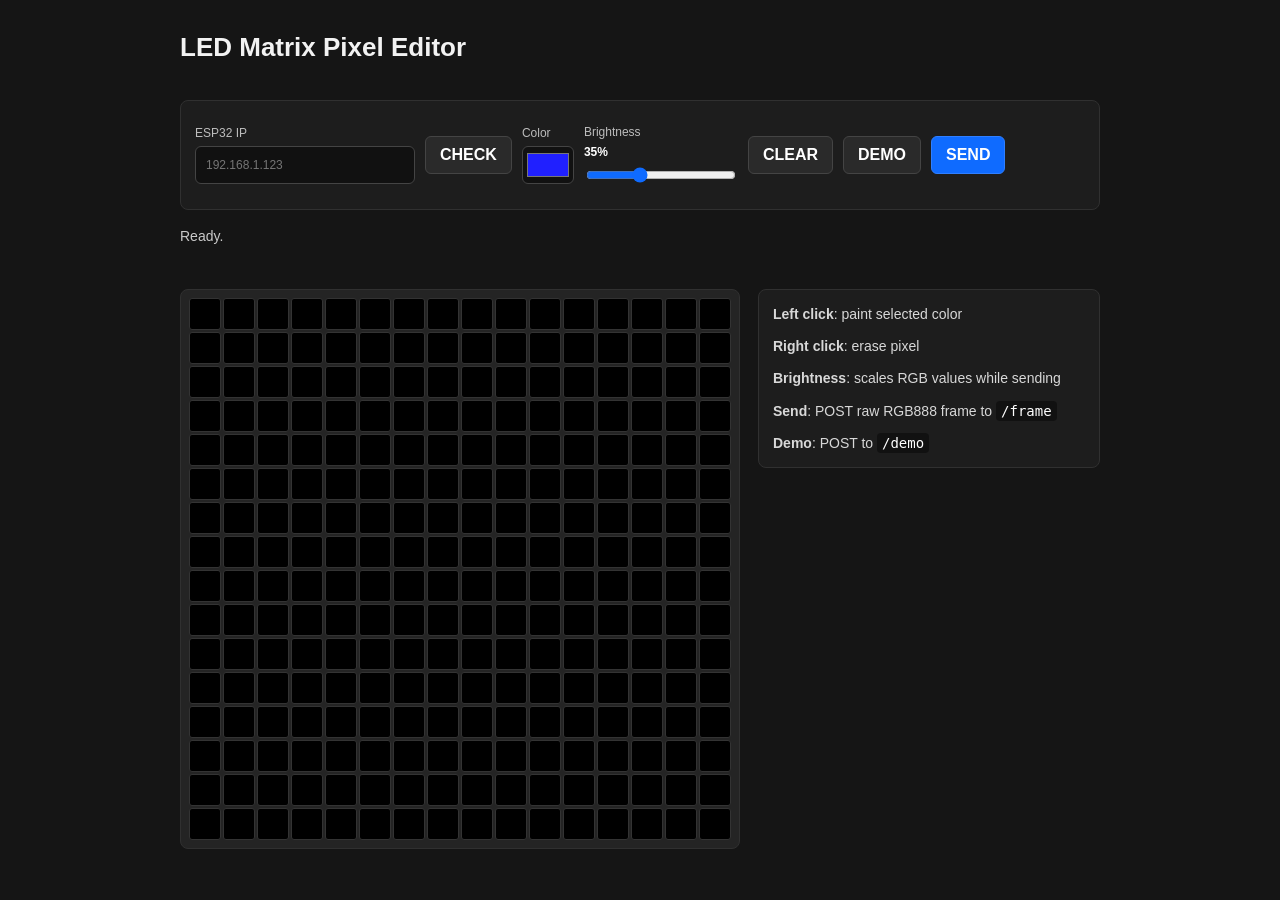
==== tools/pixel-editor.html @ 4bd39749 "handling frame and demo requests and added simple app to draw" ====
<!doctype html>
<html lang="en">
<head>
  <meta charset="utf-8">
  <meta name="viewport" content="width=device-width, initial-scale=1">
  <title>LED Matrix Pixel Editor</title>
  <style>
    :root {
      color-scheme: dark;
      font-family: Inter, Segoe UI, Arial, sans-serif;
      background: #151515;
      color: #f2f2f2;
    }

    * {
      box-sizing: border-box;
    }

    body {
      margin: 0;
      min-height: 100vh;
      display: flex;
      justify-content: center;
      padding: 32px 16px;
      background: #151515;
    }

    main {
      width: min(920px, 100%);
      display: grid;
      gap: 18px;
    }

    h1 {
      margin: 0;
      font-size: 26px;
      font-weight: 700;
      letter-spacing: 0;
    }

    .toolbar {
      display: flex;
      flex-wrap: wrap;
      gap: 10px;
      align-items: center;
      padding: 14px;
      border: 1px solid #303030;
      background: #1d1d1d;
      border-radius: 8px;
    }

    label {
      display: grid;
      gap: 6px;
      font-size: 12px;
      color: #bdbdbd;
    }

    input[type="text"] {
      width: 220px;
      height: 38px;
      padding: 0 10px;
      border: 1px solid #444;
      border-radius: 6px;
      background: #111;
      color: #fff;
      font: inherit;
    }

    input[type="color"] {
      width: 52px;
      height: 38px;
      padding: 2px;
      border: 1px solid #444;
      border-radius: 6px;
      background: #111;
      cursor: pointer;
    }

    input[type="range"] {
      width: 150px;
      accent-color: #0f6bff;
    }

    .range-label {
      min-width: 150px;
    }

    .range-value {
      color: #ffffff;
      font-weight: 700;
    }

    button {
      height: 38px;
      padding: 0 14px;
      border: 1px solid #444;
      border-radius: 6px;
      background: #2a2a2a;
      color: #fff;
      font: inherit;
      font-weight: 700;
      cursor: pointer;
    }

    button:hover {
      background: #363636;
    }

    button.primary {
      background: #0f6bff;
      border-color: #2f7fff;
    }

    button.primary:hover {
      background: #287cff;
    }

    .status {
      min-height: 24px;
      color: #c9c9c9;
      font-size: 14px;
    }

    .status.ok {
      color: #7dff9c;
    }

    .status.error {
      color: #ff7d7d;
    }

    .editor {
      display: grid;
      grid-template-columns: minmax(280px, 560px) 1fr;
      gap: 18px;
      align-items: start;
    }

    .grid {
      width: min(100%, 560px);
      aspect-ratio: 1;
      display: grid;
      grid-template-columns: repeat(16, 1fr);
      grid-template-rows: repeat(16, 1fr);
      gap: 2px;
      padding: 8px;
      border: 1px solid #303030;
      border-radius: 8px;
      background: #242424;
      user-select: none;
      touch-action: none;
    }

    .cell {
      width: 100%;
      min-width: 0;
      height: auto;
      padding: 0;
      aspect-ratio: 1;
      border: 1px solid #333;
      border-radius: 3px;
      background: rgb(0, 0, 0);
      cursor: crosshair;
    }

    .side {
      display: grid;
      gap: 12px;
      padding: 14px;
      border: 1px solid #303030;
      background: #1d1d1d;
      border-radius: 8px;
      color: #d8d8d8;
      font-size: 14px;
      line-height: 1.45;
    }

    code {
      color: #ffffff;
      background: #111;
      padding: 2px 5px;
      border-radius: 4px;
    }

    @media (max-width: 760px) {
      .editor {
        grid-template-columns: 1fr;
      }

      input[type="text"] {
        width: 100%;
      }
    }
  </style>
</head>
<body>
  <main>
    <h1>LED Matrix Pixel Editor</h1>

    <section class="toolbar" aria-label="Connection and drawing controls">
      <label>
        ESP32 IP
        <input id="ipInput" type="text" placeholder="192.168.1.123">
      </label>

      <button id="checkButton" type="button">CHECK</button>

      <label>
        Color
        <input id="colorInput" type="color" value="#2020ff">
      </label>

      <label class="range-label">
        Brightness <span id="brightnessValue" class="range-value">35%</span>
        <input id="brightnessInput" type="range" min="1" max="100" value="35">
      </label>

      <button id="clearButton" type="button">CLEAR</button>
      <button id="demoButton" type="button">DEMO</button>
      <button id="sendButton" class="primary" type="button">SEND</button>
    </section>

    <div id="status" class="status">Ready.</div>

    <section class="editor">
      <div id="grid" class="grid" aria-label="16 by 16 pixel grid"></div>

      <aside class="side">
        <div><strong>Left click</strong>: paint selected color</div>
        <div><strong>Right click</strong>: erase pixel</div>
        <div><strong>Brightness</strong>: scales RGB values while sending</div>
        <div><strong>Send</strong>: POST raw RGB888 frame to <code>/frame</code></div>
        <div><strong>Demo</strong>: POST to <code>/demo</code></div>
      </aside>
    </section>
  </main>

  <script>
    const MATRIX_WIDTH = 16;
    const MATRIX_HEIGHT = 16;
    const FRAME_BYTES = MATRIX_WIDTH * MATRIX_HEIGHT * 3;

    const ipInput = document.getElementById("ipInput");
    const checkButton = document.getElementById("checkButton");
    const colorInput = document.getElementById("colorInput");
    const brightnessInput = document.getElementById("brightnessInput");
    const brightnessValue = document.getElementById("brightnessValue");
    const clearButton = document.getElementById("clearButton");
    const demoButton = document.getElementById("demoButton");
    const sendButton = document.getElementById("sendButton");
    const statusEl = document.getElementById("status");
    const gridEl = document.getElementById("grid");

    const pixels = Array.from({ length: MATRIX_WIDTH * MATRIX_HEIGHT }, () => ({ r: 0, g: 0, b: 0 }));
    let isPointerDown = false;
    let eraseMode = false;

    function setStatus(message, type = "") {
      statusEl.textContent = message;
      statusEl.className = `status ${type}`.trim();
    }

    function getBaseUrl() {
      const raw = ipInput.value.trim();
      if (!raw) {
        throw new Error("Enter ESP32 IP address first.");
      }

      if (raw.startsWith("http://") || raw.startsWith("https://")) {
        return raw.replace(/\/+$/, "");
      }

      return `http://${raw}`;
    }

    function hexToRgb(hex) {
      const value = hex.replace("#", "");
      return {
        r: parseInt(value.slice(0, 2), 16),
        g: parseInt(value.slice(2, 4), 16),
        b: parseInt(value.slice(4, 6), 16),
      };
    }

    function colorToCss(color) {
      return `rgb(${color.r}, ${color.g}, ${color.b})`;
    }

    function getBrightnessScale() {
      return Number(brightnessInput.value) / 100;
    }

    function scaleChannel(value, scale) {
      return Math.max(0, Math.min(255, Math.round(value * scale)));
    }

    function updateBrightnessValue() {
      brightnessValue.textContent = `${brightnessInput.value}%`;
    }

    function setPixel(index, color) {
      pixels[index] = { ...color };
      gridEl.children[index].style.background = colorToCss(color);
    }

    function paintCell(cell, erase) {
      const index = Number(cell.dataset.index);
      const color = erase ? { r: 0, g: 0, b: 0 } : hexToRgb(colorInput.value);
      setPixel(index, color);
    }

    function buildFrameBytes() {
      const bytes = new Uint8Array(FRAME_BYTES);
      const brightnessScale = getBrightnessScale();

      for (let i = 0; i < pixels.length; i++) {
        bytes[i * 3 + 0] = scaleChannel(pixels[i].r, brightnessScale);
        bytes[i * 3 + 1] = scaleChannel(pixels[i].g, brightnessScale);
        bytes[i * 3 + 2] = scaleChannel(pixels[i].b, brightnessScale);
      }

      return bytes;
    }

    function clearGrid() {
      for (let i = 0; i < pixels.length; i++) {
        setPixel(i, { r: 0, g: 0, b: 0 });
      }
      setStatus("Grid cleared.");
    }

    async function checkHealth() {
      try {
        const response = await fetch(`${getBaseUrl()}/health`, { method: "GET" });
        const text = await response.text();

        if (response.ok && text.trim() === "OK") {
          setStatus("ESP32 health check OK.", "ok");
        } else {
          setStatus(`Unexpected health response: ${response.status} ${text}`, "error");
        }
      } catch (error) {
        setStatus(`Health check failed: ${error.message}`, "error");
      }
    }

    async function sendFrame() {
      try {
        const response = await fetch(`${getBaseUrl()}/frame`, {
          method: "POST",
          body: buildFrameBytes(),
        });

        const text = await response.text();
        if (response.ok) {
          setStatus(`Frame sent: ${text || "OK"}`, "ok");
        } else {
          setStatus(`Frame failed: ${response.status} ${text}`, "error");
        }
      } catch (error) {
        setStatus(`Frame request failed: ${error.message}`, "error");
      }
    }

    async function enableDemo() {
      try {
        const response = await fetch(`${getBaseUrl()}/demo`, { method: "POST" });
        const text = await response.text();

        if (response.ok) {
          setStatus(`Demo enabled: ${text || "OK"}`, "ok");
        } else {
          setStatus(`Demo failed: ${response.status} ${text}`, "error");
        }
      } catch (error) {
        setStatus(`Demo request failed: ${error.message}`, "error");
      }
    }

    function createGrid() {
      for (let i = 0; i < MATRIX_WIDTH * MATRIX_HEIGHT; i++) {
        const cell = document.createElement("button");
        cell.type = "button";
        cell.className = "cell";
        cell.dataset.index = String(i);
        cell.setAttribute("aria-label", `Pixel ${i}`);

        cell.addEventListener("contextmenu", (event) => {
          event.preventDefault();
        });

        cell.addEventListener("pointerdown", (event) => {
          event.preventDefault();
          isPointerDown = true;
          eraseMode = event.button === 2;
          paintCell(cell, eraseMode);
        });

        cell.addEventListener("pointerenter", () => {
          if (isPointerDown) {
            paintCell(cell, eraseMode);
          }
        });

        cell.addEventListener("pointerup", () => {
          isPointerDown = false;
        });

        gridEl.appendChild(cell);
      }
    }

    document.addEventListener("pointerup", () => {
      isPointerDown = false;
    });

    checkButton.addEventListener("click", checkHealth);
    clearButton.addEventListener("click", clearGrid);
    sendButton.addEventListener("click", sendFrame);
    demoButton.addEventListener("click", enableDemo);
    brightnessInput.addEventListener("input", updateBrightnessValue);

    updateBrightnessValue();
    createGrid();
  </script>
</body>
</html>
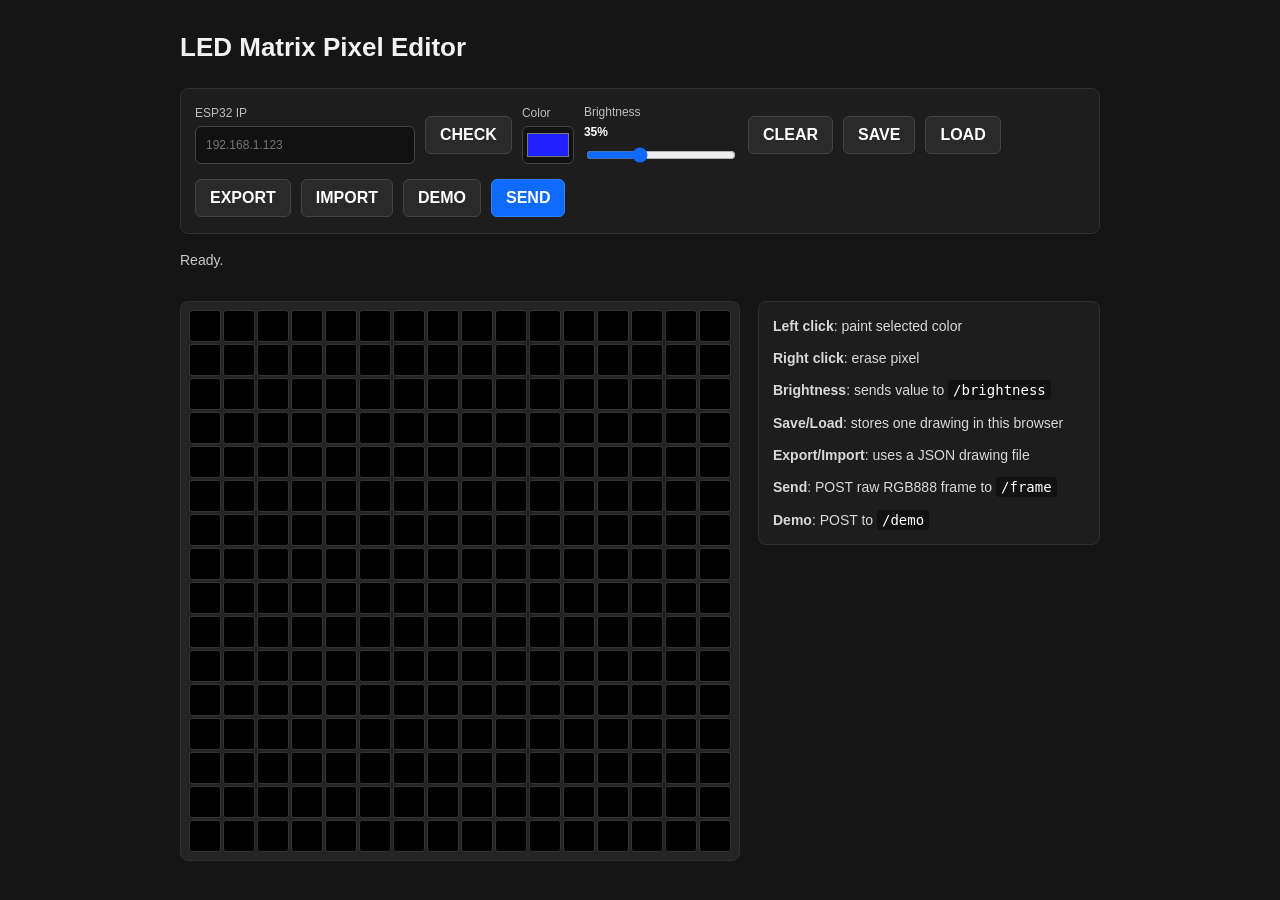
==== commit 06f839d7: "brightness handling" ====
--- a/tools/pixel-editor.html
+++ b/tools/pixel-editor.html
@@ -114,6 +114,10 @@
 
     button.primary:hover {
       background: #287cff;
+    }
+
+    .hidden {
+      display: none;
     }
 
     .status {
@@ -217,8 +221,13 @@
       </label>
 
       <button id="clearButton" type="button">CLEAR</button>
+      <button id="saveButton" type="button">SAVE</button>
+      <button id="loadButton" type="button">LOAD</button>
+      <button id="exportButton" type="button">EXPORT</button>
+      <button id="importButton" type="button">IMPORT</button>
       <button id="demoButton" type="button">DEMO</button>
       <button id="sendButton" class="primary" type="button">SEND</button>
+      <input id="importInput" class="hidden" type="file" accept="application/json,.json">
     </section>
 
     <div id="status" class="status">Ready.</div>
@@ -229,7 +238,9 @@
       <aside class="side">
         <div><strong>Left click</strong>: paint selected color</div>
         <div><strong>Right click</strong>: erase pixel</div>
-        <div><strong>Brightness</strong>: scales RGB values while sending</div>
+        <div><strong>Brightness</strong>: sends value to <code>/brightness</code></div>
+        <div><strong>Save/Load</strong>: stores one drawing in this browser</div>
+        <div><strong>Export/Import</strong>: uses a JSON drawing file</div>
         <div><strong>Send</strong>: POST raw RGB888 frame to <code>/frame</code></div>
         <div><strong>Demo</strong>: POST to <code>/demo</code></div>
       </aside>
@@ -247,11 +258,17 @@
     const brightnessInput = document.getElementById("brightnessInput");
     const brightnessValue = document.getElementById("brightnessValue");
     const clearButton = document.getElementById("clearButton");
+    const saveButton = document.getElementById("saveButton");
+    const loadButton = document.getElementById("loadButton");
+    const exportButton = document.getElementById("exportButton");
+    const importButton = document.getElementById("importButton");
+    const importInput = document.getElementById("importInput");
     const demoButton = document.getElementById("demoButton");
     const sendButton = document.getElementById("sendButton");
     const statusEl = document.getElementById("status");
     const gridEl = document.getElementById("grid");
 
+    const STORAGE_KEY = "led-matrix-pixel-editor-frame";
     const pixels = Array.from({ length: MATRIX_WIDTH * MATRIX_HEIGHT }, () => ({ r: 0, g: 0, b: 0 }));
     let isPointerDown = false;
     let eraseMode = false;
@@ -287,14 +304,6 @@
       return `rgb(${color.r}, ${color.g}, ${color.b})`;
     }
 
-    function getBrightnessScale() {
-      return Number(brightnessInput.value) / 100;
-    }
-
-    function scaleChannel(value, scale) {
-      return Math.max(0, Math.min(255, Math.round(value * scale)));
-    }
-
     function updateBrightnessValue() {
       brightnessValue.textContent = `${brightnessInput.value}%`;
     }
@@ -302,6 +311,12 @@
     function setPixel(index, color) {
       pixels[index] = { ...color };
       gridEl.children[index].style.background = colorToCss(color);
+    }
+
+    function applyPixels(nextPixels) {
+      for (let i = 0; i < pixels.length; i++) {
+        setPixel(i, nextPixels[i]);
+      }
     }
 
     function paintCell(cell, erase) {
@@ -312,15 +327,63 @@
 
     function buildFrameBytes() {
       const bytes = new Uint8Array(FRAME_BYTES);
-      const brightnessScale = getBrightnessScale();
 
       for (let i = 0; i < pixels.length; i++) {
-        bytes[i * 3 + 0] = scaleChannel(pixels[i].r, brightnessScale);
-        bytes[i * 3 + 1] = scaleChannel(pixels[i].g, brightnessScale);
-        bytes[i * 3 + 2] = scaleChannel(pixels[i].b, brightnessScale);
+        bytes[i * 3 + 0] = pixels[i].r;
+        bytes[i * 3 + 1] = pixels[i].g;
+        bytes[i * 3 + 2] = pixels[i].b;
       }
 
       return bytes;
+    }
+
+    function createDrawingSnapshot() {
+      return {
+        version: 1,
+        width: MATRIX_WIDTH,
+        height: MATRIX_HEIGHT,
+        brightness: Number(brightnessInput.value),
+        pixels: pixels.map((pixel) => [pixel.r, pixel.g, pixel.b]),
+      };
+    }
+
+    function parseDrawingSnapshot(value) {
+      const snapshot = typeof value === "string" ? JSON.parse(value) : value;
+
+      if (!snapshot || snapshot.width !== MATRIX_WIDTH || snapshot.height !== MATRIX_HEIGHT) {
+        throw new Error(`Expected ${MATRIX_WIDTH}x${MATRIX_HEIGHT} drawing.`);
+      }
+
+      if (!Array.isArray(snapshot.pixels) || snapshot.pixels.length !== pixels.length) {
+        throw new Error(`Expected ${pixels.length} pixels.`);
+      }
+
+      const nextPixels = snapshot.pixels.map((pixel) => {
+        if (!Array.isArray(pixel) || pixel.length !== 3) {
+          throw new Error("Invalid pixel data.");
+        }
+
+        const [r, g, b] = pixel.map((channel) => Number(channel));
+        if (![r, g, b].every((channel) => Number.isInteger(channel) && channel >= 0 && channel <= 255)) {
+          throw new Error("Pixel channel must be an integer from 0 to 255.");
+        }
+
+        return { r, g, b };
+      });
+
+      return {
+        brightness: Number.isInteger(snapshot.brightness) ? snapshot.brightness : null,
+        pixels: nextPixels,
+      };
+    }
+
+    function applyDrawingSnapshot(snapshot) {
+      applyPixels(snapshot.pixels);
+
+      if (snapshot.brightness !== null) {
+        brightnessInput.value = String(Math.max(1, Math.min(100, snapshot.brightness)));
+        updateBrightnessValue();
+      }
     }
 
     function clearGrid() {
@@ -328,6 +391,56 @@
         setPixel(i, { r: 0, g: 0, b: 0 });
       }
       setStatus("Grid cleared.");
+    }
+
+    function saveDrawing() {
+      localStorage.setItem(STORAGE_KEY, JSON.stringify(createDrawingSnapshot()));
+      setStatus("Drawing saved in this browser.", "ok");
+    }
+
+    function loadDrawing() {
+      const saved = localStorage.getItem(STORAGE_KEY);
+      if (!saved) {
+        setStatus("No saved drawing found.", "error");
+        return;
+      }
+
+      try {
+        applyDrawingSnapshot(parseDrawingSnapshot(saved));
+        setStatus("Drawing loaded from this browser.", "ok");
+      } catch (error) {
+        setStatus(`Load failed: ${error.message}`, "error");
+      }
+    }
+
+    function exportDrawing() {
+      const content = JSON.stringify(createDrawingSnapshot(), null, 2);
+      const blob = new Blob([content], { type: "application/json" });
+      const url = URL.createObjectURL(blob);
+      const link = document.createElement("a");
+      const timestamp = new Date().toISOString().replace(/[:.]/g, "-");
+
+      link.href = url;
+      link.download = `led-matrix-16x16-${timestamp}.json`;
+      link.click();
+      URL.revokeObjectURL(url);
+      setStatus("Drawing exported as JSON.", "ok");
+    }
+
+    async function importDrawing(file) {
+      if (!file) {
+        return;
+      }
+
+      try {
+        const content = await file.text();
+        applyDrawingSnapshot(parseDrawingSnapshot(content));
+        setStatus(`Imported ${file.name}.`, "ok");
+      } catch (error) {
+        setStatus(`Import failed: ${error.message}`, "error");
+      } finally {
+        importInput.value = "";
+      }
     }
 
     async function checkHealth() {
@@ -363,6 +476,26 @@
       }
     }
 
+    async function sendBrightness() {
+      updateBrightnessValue();
+
+      try {
+        const response = await fetch(`${getBaseUrl()}/brightness`, {
+          method: "POST",
+          body: brightnessInput.value,
+        });
+
+        const text = await response.text();
+        if (response.ok) {
+          setStatus(`Brightness set to ${brightnessInput.value}%: ${text || "OK"}`, "ok");
+        } else {
+          setStatus(`Brightness failed: ${response.status} ${text}`, "error");
+        }
+      } catch (error) {
+        setStatus(`Brightness request failed: ${error.message}`, "error");
+      }
+    }
+
     async function enableDemo() {
       try {
         const response = await fetch(`${getBaseUrl()}/demo`, { method: "POST" });
@@ -417,9 +550,15 @@
 
     checkButton.addEventListener("click", checkHealth);
     clearButton.addEventListener("click", clearGrid);
+    saveButton.addEventListener("click", saveDrawing);
+    loadButton.addEventListener("click", loadDrawing);
+    exportButton.addEventListener("click", exportDrawing);
+    importButton.addEventListener("click", () => importInput.click());
+    importInput.addEventListener("change", () => importDrawing(importInput.files[0]));
     sendButton.addEventListener("click", sendFrame);
     demoButton.addEventListener("click", enableDemo);
     brightnessInput.addEventListener("input", updateBrightnessValue);
+    brightnessInput.addEventListener("change", sendBrightness);
 
     updateBrightnessValue();
     createGrid();
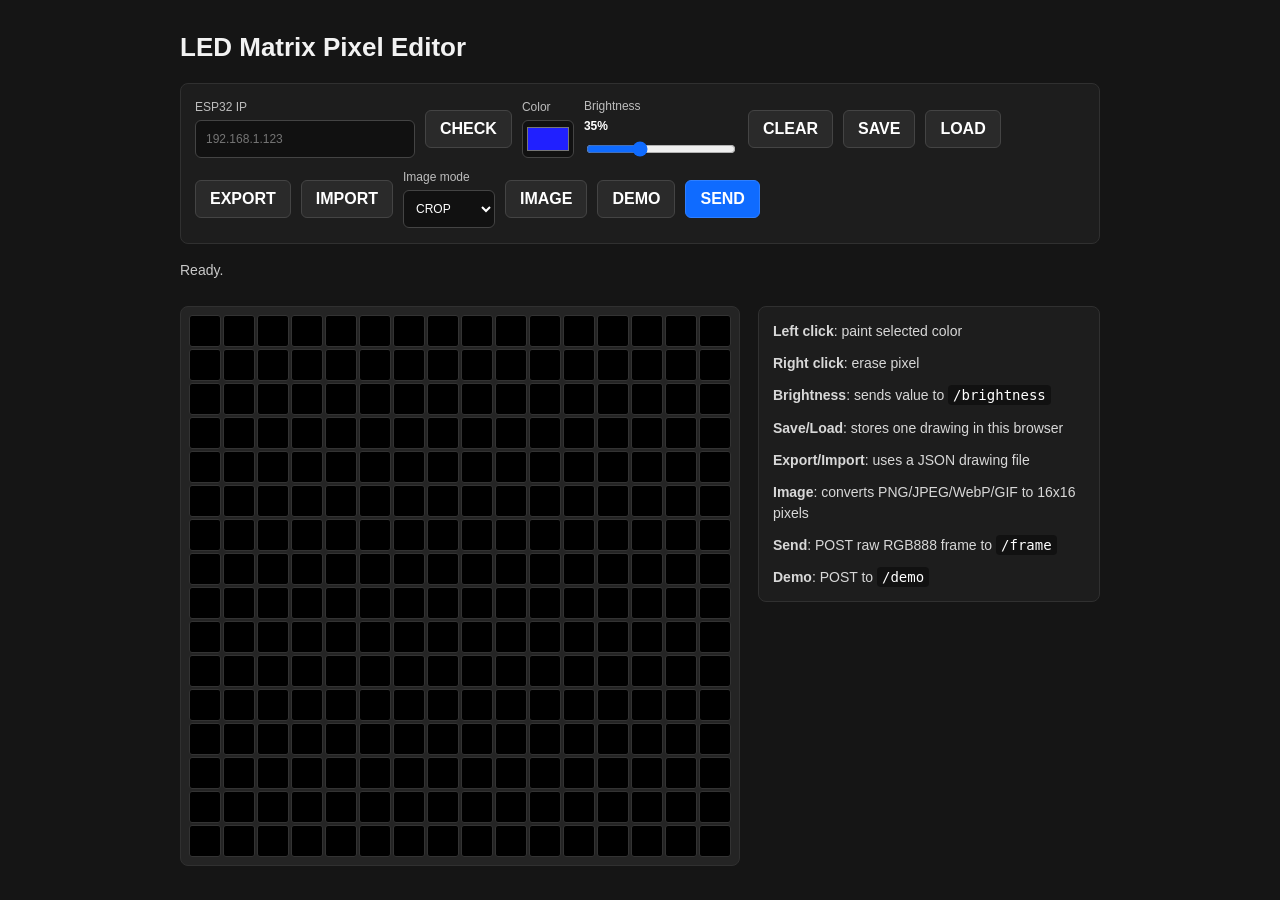
==== commit 57386c34: "added image conversion" ====
--- a/tools/pixel-editor.html
+++ b/tools/pixel-editor.html
@@ -80,6 +80,18 @@
     input[type="range"] {
       width: 150px;
       accent-color: #0f6bff;
+    }
+
+    select {
+      width: 92px;
+      height: 38px;
+      padding: 0 8px;
+      border: 1px solid #444;
+      border-radius: 6px;
+      background: #111;
+      color: #fff;
+      font: inherit;
+      cursor: pointer;
     }
 
     .range-label {
@@ -225,9 +237,18 @@
       <button id="loadButton" type="button">LOAD</button>
       <button id="exportButton" type="button">EXPORT</button>
       <button id="importButton" type="button">IMPORT</button>
+      <label>
+        Image mode
+        <select id="imageModeInput">
+          <option value="crop" selected>CROP</option>
+          <option value="fit">FIT</option>
+        </select>
+      </label>
+      <button id="imageImportButton" type="button">IMAGE</button>
       <button id="demoButton" type="button">DEMO</button>
       <button id="sendButton" class="primary" type="button">SEND</button>
-      <input id="importInput" class="hidden" type="file" accept="application/json,.json">
+      <input id="importInput" class="hidden" type="file" accept=".json">
+      <input id="imageInput" class="hidden" type="file" accept="image/*">
     </section>
 
     <div id="status" class="status">Ready.</div>
@@ -241,6 +262,7 @@
         <div><strong>Brightness</strong>: sends value to <code>/brightness</code></div>
         <div><strong>Save/Load</strong>: stores one drawing in this browser</div>
         <div><strong>Export/Import</strong>: uses a JSON drawing file</div>
+        <div><strong>Image</strong>: converts PNG/JPEG/WebP/GIF to 16x16 pixels</div>
         <div><strong>Send</strong>: POST raw RGB888 frame to <code>/frame</code></div>
         <div><strong>Demo</strong>: POST to <code>/demo</code></div>
       </aside>
@@ -263,11 +285,17 @@
     const exportButton = document.getElementById("exportButton");
     const importButton = document.getElementById("importButton");
     const importInput = document.getElementById("importInput");
+    const imageModeInput = document.getElementById("imageModeInput");
+    const imageImportButton = document.getElementById("imageImportButton");
+    const imageInput = document.getElementById("imageInput");
     const demoButton = document.getElementById("demoButton");
     const sendButton = document.getElementById("sendButton");
     const statusEl = document.getElementById("status");
     const gridEl = document.getElementById("grid");
 
+    const DOCUMENT_FORMAT = "led-image";
+    const DOCUMENT_VERSION = 1;
+    const DOCUMENT_TYPE = "image";
     const STORAGE_KEY = "led-matrix-pixel-editor-frame";
     const pixels = Array.from({ length: MATRIX_WIDTH * MATRIX_HEIGHT }, () => ({ r: 0, g: 0, b: 0 }));
     let isPointerDown = false;
@@ -339,7 +367,9 @@
 
     function createDrawingSnapshot() {
       return {
-        version: 1,
+        format: DOCUMENT_FORMAT,
+        version: DOCUMENT_VERSION,
+        type: DOCUMENT_TYPE,
         width: MATRIX_WIDTH,
         height: MATRIX_HEIGHT,
         brightness: Number(brightnessInput.value),
@@ -350,6 +380,22 @@
     function parseDrawingSnapshot(value) {
       const snapshot = typeof value === "string" ? JSON.parse(value) : value;
 
+      if (!snapshot || typeof snapshot !== "object") {
+        throw new Error("Invalid drawing document.");
+      }
+
+      if (snapshot.format !== undefined && snapshot.format !== DOCUMENT_FORMAT) {
+        throw new Error(`Expected ${DOCUMENT_FORMAT} format.`);
+      }
+
+      if (snapshot.version !== DOCUMENT_VERSION) {
+        throw new Error(`Expected document version ${DOCUMENT_VERSION}.`);
+      }
+
+      if (snapshot.type !== undefined && snapshot.type !== DOCUMENT_TYPE) {
+        throw new Error(`Expected ${DOCUMENT_TYPE} document type.`);
+      }
+
       if (!snapshot || snapshot.width !== MATRIX_WIDTH || snapshot.height !== MATRIX_HEIGHT) {
         throw new Error(`Expected ${MATRIX_WIDTH}x${MATRIX_HEIGHT} drawing.`);
       }
@@ -398,7 +444,7 @@
       setStatus("Drawing saved in this browser.", "ok");
     }
 
-    function loadDrawing() {
+    async function loadDrawing() {
       const saved = localStorage.getItem(STORAGE_KEY);
       if (!saved) {
         setStatus("No saved drawing found.", "error");
@@ -407,7 +453,12 @@
 
       try {
         applyDrawingSnapshot(parseDrawingSnapshot(saved));
-        setStatus("Drawing loaded from this browser.", "ok");
+        const brightnessSent = await sendBrightness();
+        if (brightnessSent) {
+          setStatus("Drawing loaded from this browser.", "ok");
+        } else {
+          setStatus("Drawing loaded, but brightness was not sent.", "error");
+        }
       } catch (error) {
         setStatus(`Load failed: ${error.message}`, "error");
       }
@@ -421,7 +472,7 @@
       const timestamp = new Date().toISOString().replace(/[:.]/g, "-");
 
       link.href = url;
-      link.download = `led-matrix-16x16-${timestamp}.json`;
+      link.download = `led-image-16x16-${timestamp}.json`;
       link.click();
       URL.revokeObjectURL(url);
       setStatus("Drawing exported as JSON.", "ok");
@@ -435,11 +486,106 @@
       try {
         const content = await file.text();
         applyDrawingSnapshot(parseDrawingSnapshot(content));
-        setStatus(`Imported ${file.name}.`, "ok");
+        const brightnessSent = await sendBrightness();
+        if (brightnessSent) {
+          setStatus(`Imported ${file.name}.`, "ok");
+        } else {
+          setStatus(`Imported ${file.name}, but brightness was not sent.`, "error");
+        }
       } catch (error) {
         setStatus(`Import failed: ${error.message}`, "error");
       } finally {
         importInput.value = "";
+      }
+    }
+
+    function loadImageFile(file) {
+      return new Promise((resolve, reject) => {
+        const url = URL.createObjectURL(file);
+        const image = new Image();
+
+        image.onload = () => {
+          URL.revokeObjectURL(url);
+          resolve(image);
+        };
+
+        image.onerror = () => {
+          URL.revokeObjectURL(url);
+          reject(new Error("Failed to load image file."));
+        };
+
+        image.src = url;
+      });
+    }
+
+    function getImageDrawRect(image, mode) {
+      const imageRatio = image.naturalWidth / image.naturalHeight;
+      const canvasRatio = MATRIX_WIDTH / MATRIX_HEIGHT;
+
+      if (mode === "fit") {
+        if (imageRatio > canvasRatio) {
+          const width = MATRIX_WIDTH;
+          const height = MATRIX_WIDTH / imageRatio;
+          return { dx: 0, dy: (MATRIX_HEIGHT - height) / 2, width, height };
+        }
+
+        const height = MATRIX_HEIGHT;
+        const width = MATRIX_HEIGHT * imageRatio;
+        return { dx: (MATRIX_WIDTH - width) / 2, dy: 0, width, height };
+      }
+
+      if (imageRatio > canvasRatio) {
+        const height = MATRIX_HEIGHT;
+        const width = MATRIX_HEIGHT * imageRatio;
+        return { dx: (MATRIX_WIDTH - width) / 2, dy: 0, width, height };
+      }
+
+      const width = MATRIX_WIDTH;
+      const height = MATRIX_WIDTH / imageRatio;
+      return { dx: 0, dy: (MATRIX_HEIGHT - height) / 2, width, height };
+    }
+
+    function convertImageToPixels(image) {
+      const canvas = document.createElement("canvas");
+      canvas.width = MATRIX_WIDTH;
+      canvas.height = MATRIX_HEIGHT;
+
+      const context = canvas.getContext("2d", { willReadFrequently: true });
+      const drawRect = getImageDrawRect(image, imageModeInput.value);
+
+      context.fillStyle = "rgb(0, 0, 0)";
+      context.fillRect(0, 0, MATRIX_WIDTH, MATRIX_HEIGHT);
+      context.imageSmoothingEnabled = true;
+      context.imageSmoothingQuality = "high";
+      context.drawImage(image, drawRect.dx, drawRect.dy, drawRect.width, drawRect.height);
+
+      const imageData = context.getImageData(0, 0, MATRIX_WIDTH, MATRIX_HEIGHT).data;
+      const nextPixels = [];
+
+      for (let i = 0; i < imageData.length; i += 4) {
+        nextPixels.push({
+          r: imageData[i],
+          g: imageData[i + 1],
+          b: imageData[i + 2],
+        });
+      }
+
+      applyPixels(nextPixels);
+    }
+
+    async function importImage(file) {
+      if (!file) {
+        return;
+      }
+
+      try {
+        const image = await loadImageFile(file);
+        convertImageToPixels(image);
+        setStatus(`Converted ${file.name} to ${MATRIX_WIDTH}x${MATRIX_HEIGHT}.`, "ok");
+      } catch (error) {
+        setStatus(`Image import failed: ${error.message}`, "error");
+      } finally {
+        imageInput.value = "";
       }
     }
 
@@ -488,11 +634,14 @@
         const text = await response.text();
         if (response.ok) {
           setStatus(`Brightness set to ${brightnessInput.value}%: ${text || "OK"}`, "ok");
+          return true;
         } else {
           setStatus(`Brightness failed: ${response.status} ${text}`, "error");
+          return false;
         }
       } catch (error) {
         setStatus(`Brightness request failed: ${error.message}`, "error");
+        return false;
       }
     }
 
@@ -555,6 +704,8 @@
     exportButton.addEventListener("click", exportDrawing);
     importButton.addEventListener("click", () => importInput.click());
     importInput.addEventListener("change", () => importDrawing(importInput.files[0]));
+    imageImportButton.addEventListener("click", () => imageInput.click());
+    imageInput.addEventListener("change", () => importImage(imageInput.files[0]));
     sendButton.addEventListener("click", sendFrame);
     demoButton.addEventListener("click", enableDemo);
     brightnessInput.addEventListener("input", updateBrightnessValue);
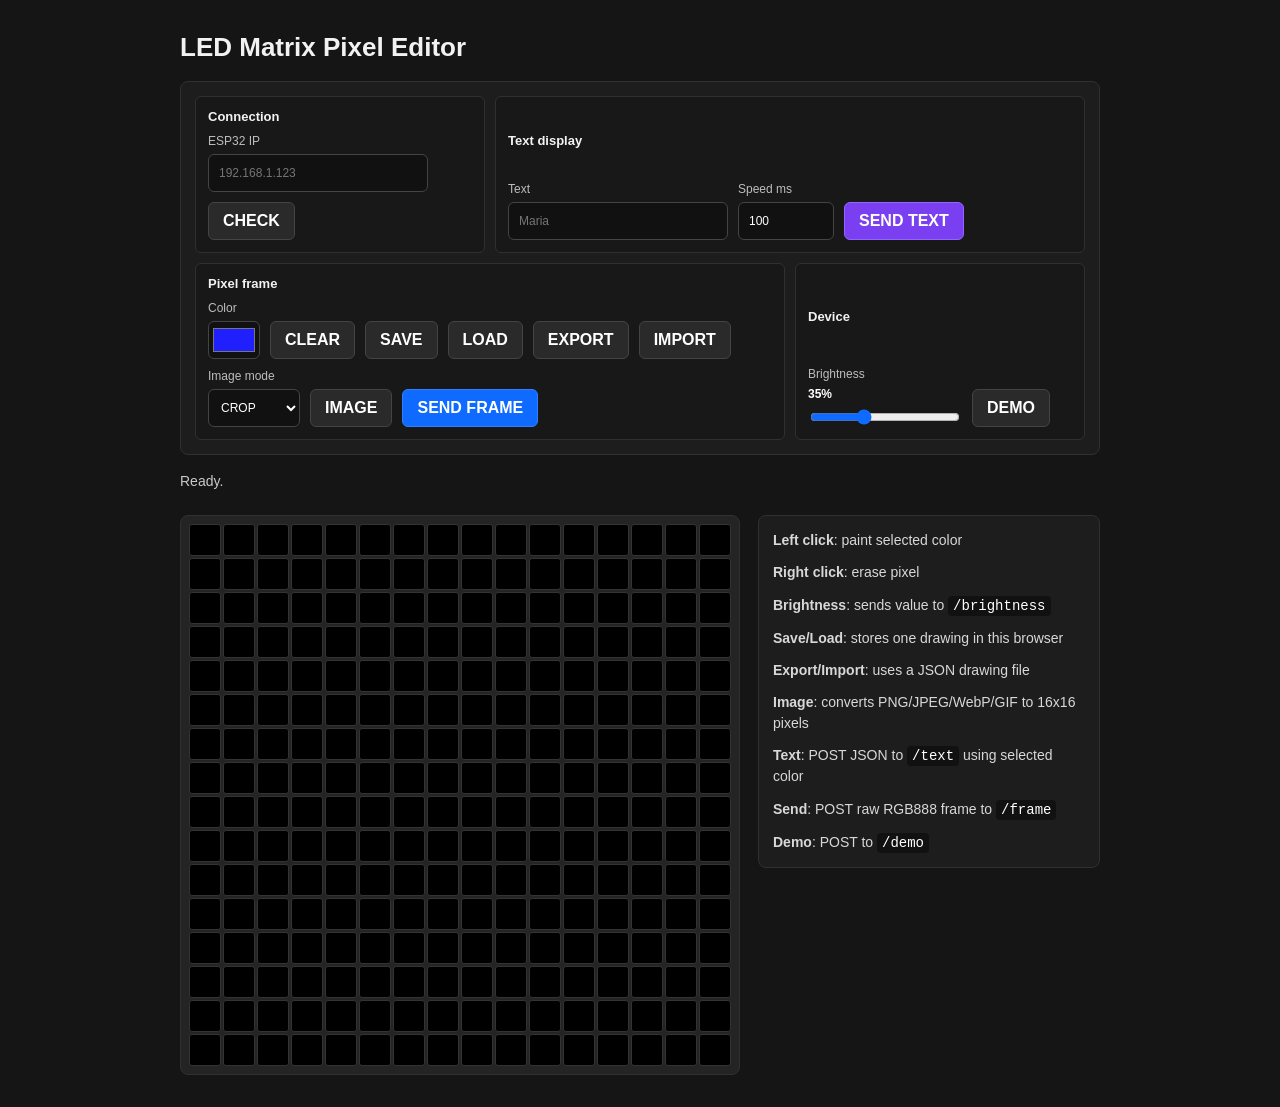
==== commit 1d6b60d3: "text display finished" ====
--- a/tools/pixel-editor.html
+++ b/tools/pixel-editor.html
@@ -39,14 +39,36 @@
     }
 
     .toolbar {
-      display: flex;
-      flex-wrap: wrap;
+      display: grid;
+      grid-template-columns: repeat(auto-fit, minmax(220px, 1fr));
       gap: 10px;
-      align-items: center;
       padding: 14px;
       border: 1px solid #303030;
       background: #1d1d1d;
       border-radius: 8px;
+    }
+
+    .toolbar-group {
+      display: flex;
+      flex-wrap: wrap;
+      gap: 10px;
+      align-items: end;
+      padding: 12px;
+      border: 1px solid #303030;
+      border-radius: 6px;
+      background: #181818;
+    }
+
+    .toolbar-group.wide {
+      grid-column: span 2;
+    }
+
+    .toolbar-title {
+      width: 100%;
+      margin: 0;
+      color: #f2f2f2;
+      font-size: 13px;
+      font-weight: 700;
     }
 
     label {
@@ -56,7 +78,8 @@
       color: #bdbdbd;
     }
 
-    input[type="text"] {
+    input[type="text"],
+    input[type="number"] {
       width: 220px;
       height: 38px;
       padding: 0 10px;
@@ -65,6 +88,10 @@
       background: #111;
       color: #fff;
       font: inherit;
+    }
+
+    input[type="number"] {
+      width: 96px;
     }
 
     input[type="color"] {
@@ -126,6 +153,15 @@
 
     button.primary:hover {
       background: #287cff;
+    }
+
+    button.text-send {
+      background: #7b3ff2;
+      border-color: #9364ff;
+    }
+
+    button.text-send:hover {
+      background: #8b56ff;
     }
 
     .hidden {
@@ -204,6 +240,10 @@
         grid-template-columns: 1fr;
       }
 
+      .toolbar-group.wide {
+        grid-column: span 1;
+      }
+
       input[type="text"] {
         width: 100%;
       }
@@ -215,38 +255,59 @@
     <h1>LED Matrix Pixel Editor</h1>
 
     <section class="toolbar" aria-label="Connection and drawing controls">
-      <label>
-        ESP32 IP
-        <input id="ipInput" type="text" placeholder="192.168.1.123">
-      </label>
-
-      <button id="checkButton" type="button">CHECK</button>
-
-      <label>
-        Color
-        <input id="colorInput" type="color" value="#2020ff">
-      </label>
-
-      <label class="range-label">
-        Brightness <span id="brightnessValue" class="range-value">35%</span>
-        <input id="brightnessInput" type="range" min="1" max="100" value="35">
-      </label>
-
-      <button id="clearButton" type="button">CLEAR</button>
-      <button id="saveButton" type="button">SAVE</button>
-      <button id="loadButton" type="button">LOAD</button>
-      <button id="exportButton" type="button">EXPORT</button>
-      <button id="importButton" type="button">IMPORT</button>
-      <label>
-        Image mode
-        <select id="imageModeInput">
-          <option value="crop" selected>CROP</option>
-          <option value="fit">FIT</option>
-        </select>
-      </label>
-      <button id="imageImportButton" type="button">IMAGE</button>
-      <button id="demoButton" type="button">DEMO</button>
-      <button id="sendButton" class="primary" type="button">SEND</button>
+      <div class="toolbar-group">
+        <p class="toolbar-title">Connection</p>
+        <label>
+          ESP32 IP
+          <input id="ipInput" type="text" placeholder="192.168.1.123">
+        </label>
+        <button id="checkButton" type="button">CHECK</button>
+      </div>
+
+      <div class="toolbar-group wide">
+        <p class="toolbar-title">Text display</p>
+        <label>
+          Text
+          <input id="textInput" type="text" maxlength="64" placeholder="Maria">
+        </label>
+        <label>
+          Speed ms
+          <input id="textSpeedInput" type="number" min="10" max="5000" step="10" value="100">
+        </label>
+        <button id="textButton" class="text-send" type="button">SEND TEXT</button>
+      </div>
+
+      <div class="toolbar-group wide">
+        <p class="toolbar-title">Pixel frame</p>
+        <label>
+          Color
+          <input id="colorInput" type="color" value="#2020ff">
+        </label>
+        <button id="clearButton" type="button">CLEAR</button>
+        <button id="saveButton" type="button">SAVE</button>
+        <button id="loadButton" type="button">LOAD</button>
+        <button id="exportButton" type="button">EXPORT</button>
+        <button id="importButton" type="button">IMPORT</button>
+        <label>
+          Image mode
+          <select id="imageModeInput">
+            <option value="crop" selected>CROP</option>
+            <option value="fit">FIT</option>
+          </select>
+        </label>
+        <button id="imageImportButton" type="button">IMAGE</button>
+        <button id="sendButton" class="primary" type="button">SEND FRAME</button>
+      </div>
+
+      <div class="toolbar-group">
+        <p class="toolbar-title">Device</p>
+        <label class="range-label">
+          Brightness <span id="brightnessValue" class="range-value">35%</span>
+          <input id="brightnessInput" type="range" min="1" max="100" value="35">
+        </label>
+        <button id="demoButton" type="button">DEMO</button>
+      </div>
+
       <input id="importInput" class="hidden" type="file" accept=".json">
       <input id="imageInput" class="hidden" type="file" accept="image/*">
     </section>
@@ -263,6 +324,7 @@
         <div><strong>Save/Load</strong>: stores one drawing in this browser</div>
         <div><strong>Export/Import</strong>: uses a JSON drawing file</div>
         <div><strong>Image</strong>: converts PNG/JPEG/WebP/GIF to 16x16 pixels</div>
+        <div><strong>Text</strong>: POST JSON to <code>/text</code> using selected color</div>
         <div><strong>Send</strong>: POST raw RGB888 frame to <code>/frame</code></div>
         <div><strong>Demo</strong>: POST to <code>/demo</code></div>
       </aside>
@@ -277,6 +339,8 @@
     const ipInput = document.getElementById("ipInput");
     const checkButton = document.getElementById("checkButton");
     const colorInput = document.getElementById("colorInput");
+    const textInput = document.getElementById("textInput");
+    const textSpeedInput = document.getElementById("textSpeedInput");
     const brightnessInput = document.getElementById("brightnessInput");
     const brightnessValue = document.getElementById("brightnessValue");
     const clearButton = document.getElementById("clearButton");
@@ -289,6 +353,7 @@
     const imageImportButton = document.getElementById("imageImportButton");
     const imageInput = document.getElementById("imageInput");
     const demoButton = document.getElementById("demoButton");
+    const textButton = document.getElementById("textButton");
     const sendButton = document.getElementById("sendButton");
     const statusEl = document.getElementById("status");
     const gridEl = document.getElementById("grid");
@@ -657,6 +722,50 @@
         }
       } catch (error) {
         setStatus(`Demo request failed: ${error.message}`, "error");
+      }
+    }
+
+    function getTextSpeedMs() {
+      const speed = Number(textSpeedInput.value);
+
+      if (!Number.isInteger(speed) || speed < 10 || speed > 5000) {
+        throw new Error("Text speed must be an integer from 10 to 5000 ms.");
+      }
+
+      return speed;
+    }
+
+    async function sendText() {
+      const text = textInput.value.trim();
+
+      if (!text) {
+        setStatus("Enter text before sending.", "error");
+        return;
+      }
+
+      try {
+        const payload = {
+          text,
+          color: hexToRgb(colorInput.value),
+          speedMs: getTextSpeedMs(),
+        };
+
+        const response = await fetch(`${getBaseUrl()}/text`, {
+          method: "POST",
+          headers: {
+            "Content-Type": "application/json",
+          },
+          body: JSON.stringify(payload),
+        });
+
+        const responseText = await response.text();
+        if (response.ok) {
+          setStatus(`Text sent: ${responseText || "OK"}`, "ok");
+        } else {
+          setStatus(`Text failed: ${response.status} ${responseText}`, "error");
+        }
+      } catch (error) {
+        setStatus(`Text request failed: ${error.message}`, "error");
       }
     }
 
@@ -708,6 +817,12 @@
     imageInput.addEventListener("change", () => importImage(imageInput.files[0]));
     sendButton.addEventListener("click", sendFrame);
     demoButton.addEventListener("click", enableDemo);
+    textButton.addEventListener("click", sendText);
+    textInput.addEventListener("keydown", (event) => {
+      if (event.key === "Enter") {
+        sendText();
+      }
+    });
     brightnessInput.addEventListener("input", updateBrightnessValue);
     brightnessInput.addEventListener("change", sendBrightness);
 
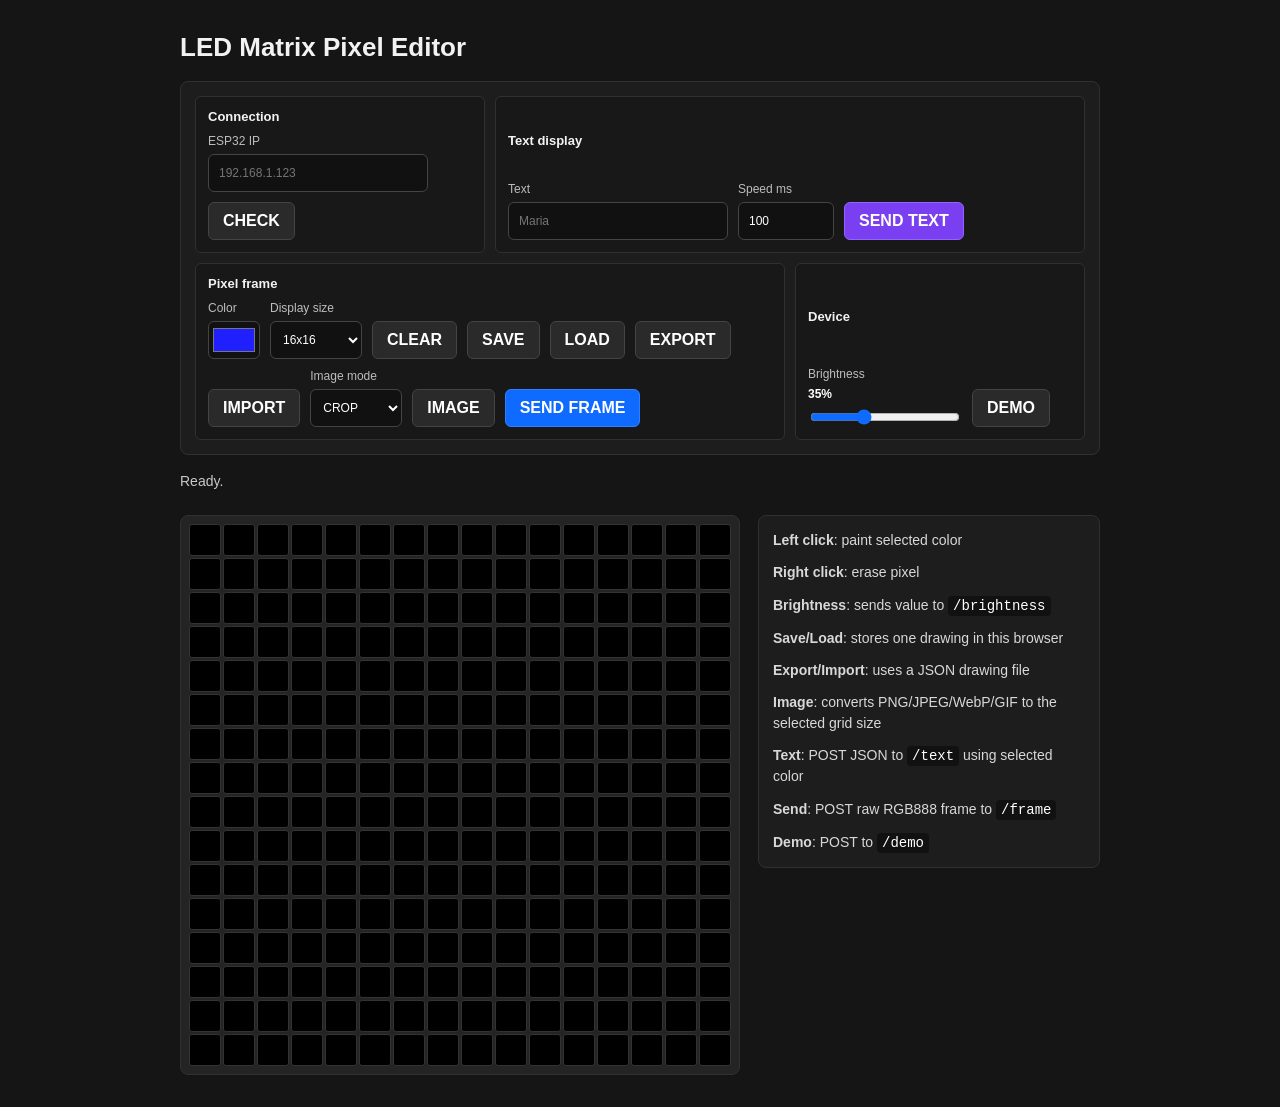
==== commit 2155bae8: "multi panels support" ====
--- a/tools/pixel-editor.html
+++ b/tools/pixel-editor.html
@@ -191,10 +191,10 @@
 
     .grid {
       width: min(100%, 560px);
-      aspect-ratio: 1;
+      aspect-ratio: var(--matrix-width) / var(--matrix-height);
       display: grid;
-      grid-template-columns: repeat(16, 1fr);
-      grid-template-rows: repeat(16, 1fr);
+      grid-template-columns: repeat(var(--matrix-width), 1fr);
+      grid-template-rows: repeat(var(--matrix-height), 1fr);
       gap: 2px;
       padding: 8px;
       border: 1px solid #303030;
@@ -282,6 +282,15 @@
         <label>
           Color
           <input id="colorInput" type="color" value="#2020ff">
+        </label>
+        <label>
+          Display size
+          <select id="matrixSizeInput">
+            <option value="16x16" selected>16x16</option>
+            <option value="32x16">32x16</option>
+            <option value="16x32">16x32</option>
+            <option value="32x32">32x32</option>
+          </select>
         </label>
         <button id="clearButton" type="button">CLEAR</button>
         <button id="saveButton" type="button">SAVE</button>
@@ -323,7 +332,7 @@
         <div><strong>Brightness</strong>: sends value to <code>/brightness</code></div>
         <div><strong>Save/Load</strong>: stores one drawing in this browser</div>
         <div><strong>Export/Import</strong>: uses a JSON drawing file</div>
-        <div><strong>Image</strong>: converts PNG/JPEG/WebP/GIF to 16x16 pixels</div>
+        <div><strong>Image</strong>: converts PNG/JPEG/WebP/GIF to the selected grid size</div>
         <div><strong>Text</strong>: POST JSON to <code>/text</code> using selected color</div>
         <div><strong>Send</strong>: POST raw RGB888 frame to <code>/frame</code></div>
         <div><strong>Demo</strong>: POST to <code>/demo</code></div>
@@ -332,13 +341,13 @@
   </main>
 
   <script>
-    const MATRIX_WIDTH = 16;
-    const MATRIX_HEIGHT = 16;
-    const FRAME_BYTES = MATRIX_WIDTH * MATRIX_HEIGHT * 3;
+    const DEFAULT_MATRIX_WIDTH = 16;
+    const DEFAULT_MATRIX_HEIGHT = 16;
 
     const ipInput = document.getElementById("ipInput");
     const checkButton = document.getElementById("checkButton");
     const colorInput = document.getElementById("colorInput");
+    const matrixSizeInput = document.getElementById("matrixSizeInput");
     const textInput = document.getElementById("textInput");
     const textSpeedInput = document.getElementById("textSpeedInput");
     const brightnessInput = document.getElementById("brightnessInput");
@@ -362,9 +371,19 @@
     const DOCUMENT_VERSION = 1;
     const DOCUMENT_TYPE = "image";
     const STORAGE_KEY = "led-matrix-pixel-editor-frame";
-    const pixels = Array.from({ length: MATRIX_WIDTH * MATRIX_HEIGHT }, () => ({ r: 0, g: 0, b: 0 }));
+    let matrixWidth = DEFAULT_MATRIX_WIDTH;
+    let matrixHeight = DEFAULT_MATRIX_HEIGHT;
+    let pixels = createEmptyPixels(matrixWidth, matrixHeight);
     let isPointerDown = false;
     let eraseMode = false;
+
+    function createEmptyPixels(width, height) {
+      return Array.from({ length: width * height }, () => ({ r: 0, g: 0, b: 0 }));
+    }
+
+    function getFrameBytesLength() {
+      return matrixWidth * matrixHeight * 3;
+    }
 
     function setStatus(message, type = "") {
       statusEl.textContent = message;
@@ -419,7 +438,7 @@
     }
 
     function buildFrameBytes() {
-      const bytes = new Uint8Array(FRAME_BYTES);
+      const bytes = new Uint8Array(getFrameBytesLength());
 
       for (let i = 0; i < pixels.length; i++) {
         bytes[i * 3 + 0] = pixels[i].r;
@@ -435,8 +454,8 @@
         format: DOCUMENT_FORMAT,
         version: DOCUMENT_VERSION,
         type: DOCUMENT_TYPE,
-        width: MATRIX_WIDTH,
-        height: MATRIX_HEIGHT,
+        width: matrixWidth,
+        height: matrixHeight,
         brightness: Number(brightnessInput.value),
         pixels: pixels.map((pixel) => [pixel.r, pixel.g, pixel.b]),
       };
@@ -461,8 +480,8 @@
         throw new Error(`Expected ${DOCUMENT_TYPE} document type.`);
       }
 
-      if (!snapshot || snapshot.width !== MATRIX_WIDTH || snapshot.height !== MATRIX_HEIGHT) {
-        throw new Error(`Expected ${MATRIX_WIDTH}x${MATRIX_HEIGHT} drawing.`);
+      if (!snapshot || snapshot.width !== matrixWidth || snapshot.height !== matrixHeight) {
+        throw new Error(`Expected ${matrixWidth}x${matrixHeight} drawing.`);
       }
 
       if (!Array.isArray(snapshot.pixels) || snapshot.pixels.length !== pixels.length) {
@@ -537,7 +556,7 @@
       const timestamp = new Date().toISOString().replace(/[:.]/g, "-");
 
       link.href = url;
-      link.download = `led-image-16x16-${timestamp}.json`;
+      link.download = `led-image-${matrixWidth}x${matrixHeight}-${timestamp}.json`;
       link.click();
       URL.revokeObjectURL(url);
       setStatus("Drawing exported as JSON.", "ok");
@@ -585,46 +604,46 @@
 
     function getImageDrawRect(image, mode) {
       const imageRatio = image.naturalWidth / image.naturalHeight;
-      const canvasRatio = MATRIX_WIDTH / MATRIX_HEIGHT;
+      const canvasRatio = matrixWidth / matrixHeight;
 
       if (mode === "fit") {
         if (imageRatio > canvasRatio) {
-          const width = MATRIX_WIDTH;
-          const height = MATRIX_WIDTH / imageRatio;
-          return { dx: 0, dy: (MATRIX_HEIGHT - height) / 2, width, height };
-        }
-
-        const height = MATRIX_HEIGHT;
-        const width = MATRIX_HEIGHT * imageRatio;
-        return { dx: (MATRIX_WIDTH - width) / 2, dy: 0, width, height };
+          const width = matrixWidth;
+          const height = matrixWidth / imageRatio;
+          return { dx: 0, dy: (matrixHeight - height) / 2, width, height };
+        }
+
+        const height = matrixHeight;
+        const width = matrixHeight * imageRatio;
+        return { dx: (matrixWidth - width) / 2, dy: 0, width, height };
       }
 
       if (imageRatio > canvasRatio) {
-        const height = MATRIX_HEIGHT;
-        const width = MATRIX_HEIGHT * imageRatio;
-        return { dx: (MATRIX_WIDTH - width) / 2, dy: 0, width, height };
-      }
-
-      const width = MATRIX_WIDTH;
-      const height = MATRIX_WIDTH / imageRatio;
-      return { dx: 0, dy: (MATRIX_HEIGHT - height) / 2, width, height };
+        const height = matrixHeight;
+        const width = matrixHeight * imageRatio;
+        return { dx: (matrixWidth - width) / 2, dy: 0, width, height };
+      }
+
+      const width = matrixWidth;
+      const height = matrixWidth / imageRatio;
+      return { dx: 0, dy: (matrixHeight - height) / 2, width, height };
     }
 
     function convertImageToPixels(image) {
       const canvas = document.createElement("canvas");
-      canvas.width = MATRIX_WIDTH;
-      canvas.height = MATRIX_HEIGHT;
+      canvas.width = matrixWidth;
+      canvas.height = matrixHeight;
 
       const context = canvas.getContext("2d", { willReadFrequently: true });
       const drawRect = getImageDrawRect(image, imageModeInput.value);
 
       context.fillStyle = "rgb(0, 0, 0)";
-      context.fillRect(0, 0, MATRIX_WIDTH, MATRIX_HEIGHT);
+      context.fillRect(0, 0, matrixWidth, matrixHeight);
       context.imageSmoothingEnabled = true;
       context.imageSmoothingQuality = "high";
       context.drawImage(image, drawRect.dx, drawRect.dy, drawRect.width, drawRect.height);
 
-      const imageData = context.getImageData(0, 0, MATRIX_WIDTH, MATRIX_HEIGHT).data;
+      const imageData = context.getImageData(0, 0, matrixWidth, matrixHeight).data;
       const nextPixels = [];
 
       for (let i = 0; i < imageData.length; i += 4) {
@@ -646,7 +665,7 @@
       try {
         const image = await loadImageFile(file);
         convertImageToPixels(image);
-        setStatus(`Converted ${file.name} to ${MATRIX_WIDTH}x${MATRIX_HEIGHT}.`, "ok");
+        setStatus(`Converted ${file.name} to ${matrixWidth}x${matrixHeight}.`, "ok");
       } catch (error) {
         setStatus(`Image import failed: ${error.message}`, "error");
       } finally {
@@ -770,7 +789,12 @@
     }
 
     function createGrid() {
-      for (let i = 0; i < MATRIX_WIDTH * MATRIX_HEIGHT; i++) {
+      gridEl.innerHTML = "";
+      gridEl.style.setProperty("--matrix-width", String(matrixWidth));
+      gridEl.style.setProperty("--matrix-height", String(matrixHeight));
+      gridEl.setAttribute("aria-label", `${matrixWidth} by ${matrixHeight} pixel grid`);
+
+      for (let i = 0; i < matrixWidth * matrixHeight; i++) {
         const cell = document.createElement("button");
         cell.type = "button";
         cell.className = "cell";
@@ -802,11 +826,33 @@
       }
     }
 
+    function parseMatrixSize(value) {
+      const [width, height] = value.split("x").map((part) => Number(part));
+
+      if (!Number.isInteger(width) || !Number.isInteger(height) || width <= 0 || height <= 0) {
+        throw new Error("Invalid matrix size.");
+      }
+
+      return { width, height };
+    }
+
+    function resizeMatrix() {
+      const { width, height } = parseMatrixSize(matrixSizeInput.value);
+
+      matrixWidth = width;
+      matrixHeight = height;
+      pixels = createEmptyPixels(matrixWidth, matrixHeight);
+      createGrid();
+      applyPixels(pixels);
+      setStatus(`Grid resized to ${matrixWidth}x${matrixHeight}.`, "ok");
+    }
+
     document.addEventListener("pointerup", () => {
       isPointerDown = false;
     });
 
     checkButton.addEventListener("click", checkHealth);
+    matrixSizeInput.addEventListener("change", resizeMatrix);
     clearButton.addEventListener("click", clearGrid);
     saveButton.addEventListener("click", saveDrawing);
     loadButton.addEventListener("click", loadDrawing);
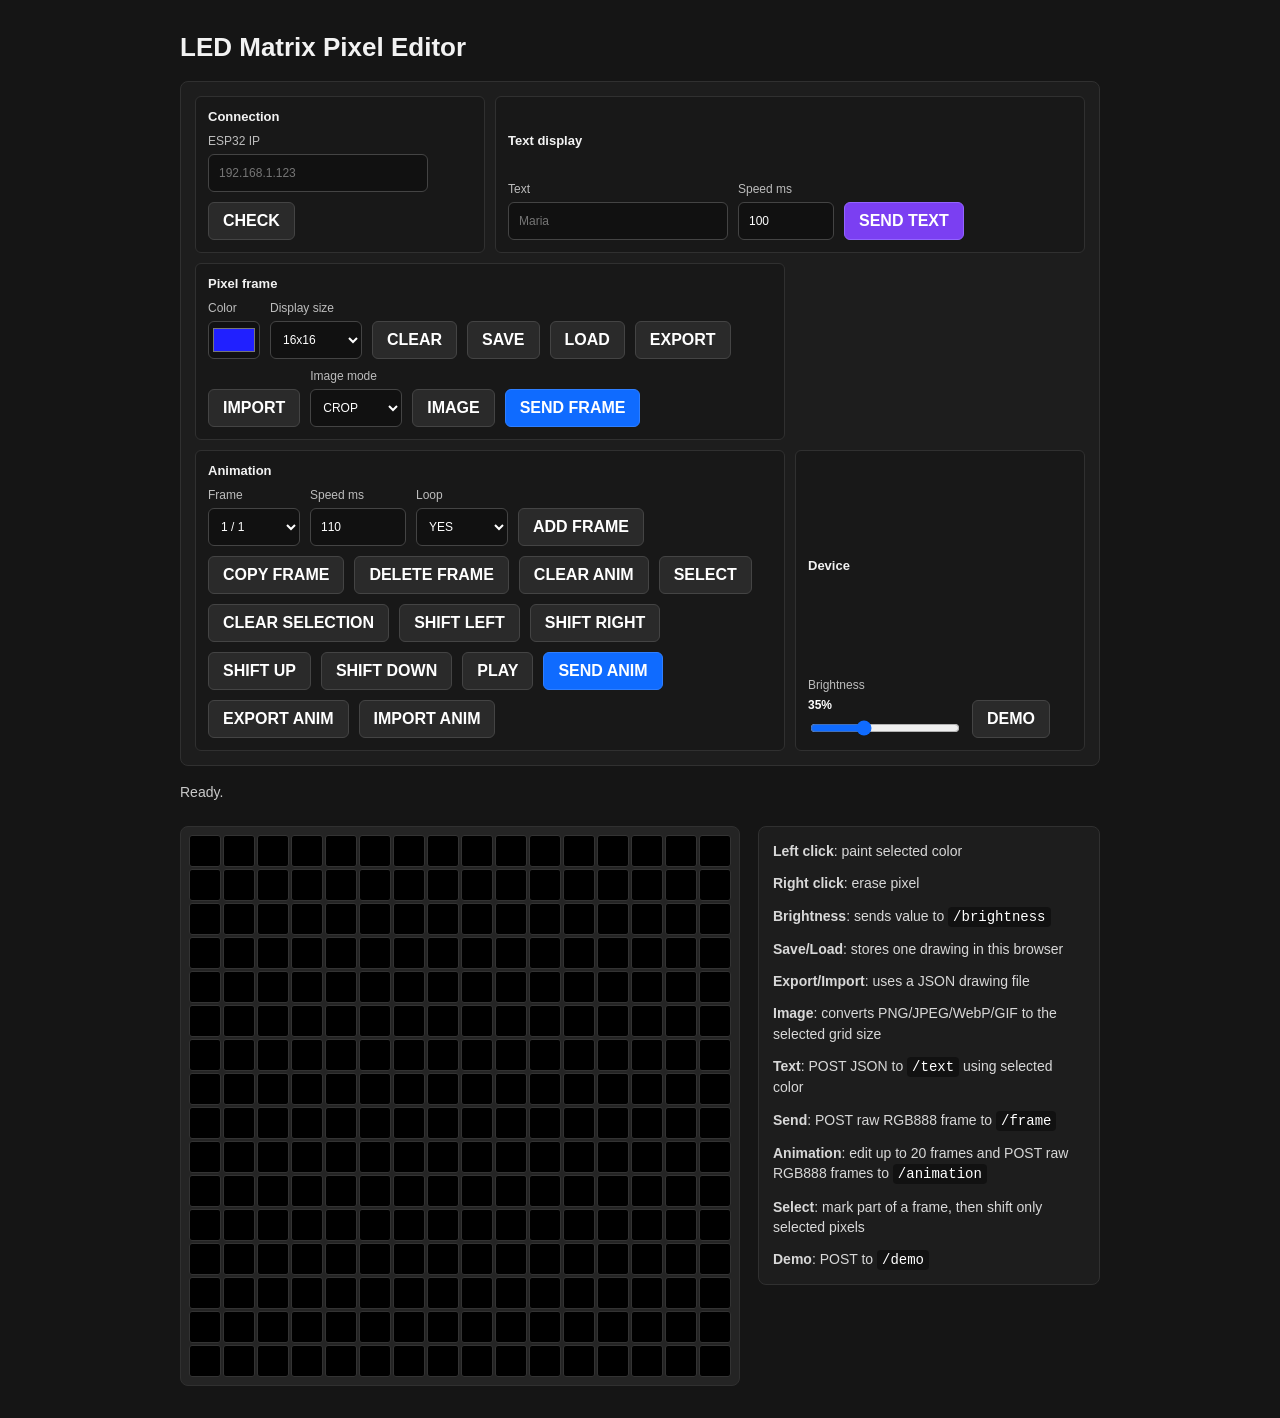
==== commit a13eecde: "Frame editor" ====
--- a/tools/pixel-editor.html
+++ b/tools/pixel-editor.html
@@ -162,6 +162,12 @@
 
     button.text-send:hover {
       background: #8b56ff;
+    }
+
+    button.active {
+      background: #d6a024;
+      border-color: #f0bd45;
+      color: #111;
     }
 
     .hidden {
@@ -214,6 +220,11 @@
       border-radius: 3px;
       background: rgb(0, 0, 0);
       cursor: crosshair;
+    }
+
+    .cell.selected {
+      border-color: #f0bd45;
+      box-shadow: inset 0 0 0 2px #f0bd45;
     }
 
     .side {
@@ -308,6 +319,39 @@
         <button id="sendButton" class="primary" type="button">SEND FRAME</button>
       </div>
 
+      <div class="toolbar-group wide">
+        <p class="toolbar-title">Animation</p>
+        <label>
+          Frame
+          <select id="animationFrameInput"></select>
+        </label>
+        <label>
+          Speed ms
+          <input id="animationSpeedInput" type="number" min="10" max="5000" step="10" value="110">
+        </label>
+        <label>
+          Loop
+          <select id="animationLoopInput">
+            <option value="1" selected>YES</option>
+            <option value="0">NO</option>
+          </select>
+        </label>
+        <button id="addFrameButton" type="button">ADD FRAME</button>
+        <button id="duplicateFrameButton" type="button">COPY FRAME</button>
+        <button id="deleteFrameButton" type="button">DELETE FRAME</button>
+        <button id="clearAnimationButton" type="button">CLEAR ANIM</button>
+        <button id="selectButton" type="button">SELECT</button>
+        <button id="clearSelectionButton" type="button">CLEAR SELECTION</button>
+        <button id="shiftLeftButton" type="button">SHIFT LEFT</button>
+        <button id="shiftRightButton" type="button">SHIFT RIGHT</button>
+        <button id="shiftUpButton" type="button">SHIFT UP</button>
+        <button id="shiftDownButton" type="button">SHIFT DOWN</button>
+        <button id="previewAnimationButton" type="button">PLAY</button>
+        <button id="sendAnimationButton" class="primary" type="button">SEND ANIM</button>
+        <button id="exportAnimationButton" type="button">EXPORT ANIM</button>
+        <button id="importAnimationButton" type="button">IMPORT ANIM</button>
+      </div>
+
       <div class="toolbar-group">
         <p class="toolbar-title">Device</p>
         <label class="range-label">
@@ -318,6 +362,7 @@
       </div>
 
       <input id="importInput" class="hidden" type="file" accept=".json">
+      <input id="animationImportInput" class="hidden" type="file" accept=".json">
       <input id="imageInput" class="hidden" type="file" accept="image/*">
     </section>
 
@@ -335,6 +380,8 @@
         <div><strong>Image</strong>: converts PNG/JPEG/WebP/GIF to the selected grid size</div>
         <div><strong>Text</strong>: POST JSON to <code>/text</code> using selected color</div>
         <div><strong>Send</strong>: POST raw RGB888 frame to <code>/frame</code></div>
+        <div><strong>Animation</strong>: edit up to 20 frames and POST raw RGB888 frames to <code>/animation</code></div>
+        <div><strong>Select</strong>: mark part of a frame, then shift only selected pixels</div>
         <div><strong>Demo</strong>: POST to <code>/demo</code></div>
       </aside>
     </section>
@@ -361,6 +408,24 @@
     const imageModeInput = document.getElementById("imageModeInput");
     const imageImportButton = document.getElementById("imageImportButton");
     const imageInput = document.getElementById("imageInput");
+    const animationFrameInput = document.getElementById("animationFrameInput");
+    const animationSpeedInput = document.getElementById("animationSpeedInput");
+    const animationLoopInput = document.getElementById("animationLoopInput");
+    const addFrameButton = document.getElementById("addFrameButton");
+    const duplicateFrameButton = document.getElementById("duplicateFrameButton");
+    const deleteFrameButton = document.getElementById("deleteFrameButton");
+    const clearAnimationButton = document.getElementById("clearAnimationButton");
+    const selectButton = document.getElementById("selectButton");
+    const clearSelectionButton = document.getElementById("clearSelectionButton");
+    const shiftLeftButton = document.getElementById("shiftLeftButton");
+    const shiftRightButton = document.getElementById("shiftRightButton");
+    const shiftUpButton = document.getElementById("shiftUpButton");
+    const shiftDownButton = document.getElementById("shiftDownButton");
+    const previewAnimationButton = document.getElementById("previewAnimationButton");
+    const sendAnimationButton = document.getElementById("sendAnimationButton");
+    const exportAnimationButton = document.getElementById("exportAnimationButton");
+    const importAnimationButton = document.getElementById("importAnimationButton");
+    const animationImportInput = document.getElementById("animationImportInput");
     const demoButton = document.getElementById("demoButton");
     const textButton = document.getElementById("textButton");
     const sendButton = document.getElementById("sendButton");
@@ -370,15 +435,30 @@
     const DOCUMENT_FORMAT = "led-image";
     const DOCUMENT_VERSION = 1;
     const DOCUMENT_TYPE = "image";
+    const ANIMATION_DOCUMENT_FORMAT = "led-animation";
+    const ANIMATION_DOCUMENT_TYPE = "animation";
+    const MAX_ANIMATION_FRAMES = 20;
     const STORAGE_KEY = "led-matrix-pixel-editor-frame";
     let matrixWidth = DEFAULT_MATRIX_WIDTH;
     let matrixHeight = DEFAULT_MATRIX_HEIGHT;
     let pixels = createEmptyPixels(matrixWidth, matrixHeight);
+    let animationFrames = [pixels];
+    let activeFrameIndex = 0;
+    let previewTimer = null;
+    let previewFrameIndex = 0;
     let isPointerDown = false;
     let eraseMode = false;
+    let isSelectMode = false;
+    let isSelecting = false;
+    let selectionAnchorIndex = null;
+    let selectedPixels = new Set();
 
     function createEmptyPixels(width, height) {
       return Array.from({ length: width * height }, () => ({ r: 0, g: 0, b: 0 }));
+    }
+
+    function clonePixels(sourcePixels) {
+      return sourcePixels.map((pixel) => ({ ...pixel }));
     }
 
     function getFrameBytesLength() {
@@ -388,6 +468,10 @@
     function setStatus(message, type = "") {
       statusEl.textContent = message;
       statusEl.className = `status ${type}`.trim();
+    }
+
+    function getMatrixSizeValue(width, height) {
+      return `${width}x${height}`;
     }
 
     function getBaseUrl() {
@@ -431,7 +515,200 @@
       }
     }
 
+    function renderPixelsToGrid(framePixels) {
+      for (let i = 0; i < framePixels.length; i++) {
+        gridEl.children[i].style.background = colorToCss(framePixels[i]);
+      }
+      updateSelectionStyles();
+    }
+
+    function stopAnimationPreview() {
+      if (previewTimer !== null) {
+        clearInterval(previewTimer);
+        previewTimer = null;
+      }
+      previewAnimationButton.textContent = "PLAY";
+      renderPixelsToGrid(pixels);
+    }
+
+    function updateAnimationFrameSelector() {
+      animationFrameInput.innerHTML = "";
+
+      for (let i = 0; i < animationFrames.length; i++) {
+        const option = document.createElement("option");
+        option.value = String(i);
+        option.textContent = `${i + 1} / ${animationFrames.length}`;
+        animationFrameInput.appendChild(option);
+      }
+
+      animationFrameInput.value = String(activeFrameIndex);
+    }
+
+    function indexToPoint(index) {
+      return {
+        x: index % matrixWidth,
+        y: Math.floor(index / matrixWidth),
+      };
+    }
+
+    function updateSelectionStyles() {
+      for (let i = 0; i < gridEl.children.length; i++) {
+        gridEl.children[i].classList.toggle("selected", selectedPixels.has(i));
+      }
+    }
+
+    function clearSelection() {
+      selectedPixels = new Set();
+      selectionAnchorIndex = null;
+      isSelecting = false;
+      updateSelectionStyles();
+    }
+
+    function setSelectMode(enabled) {
+      stopAnimationPreview();
+      isSelectMode = enabled;
+      selectButton.classList.toggle("active", isSelectMode);
+
+      if (!isSelectMode) {
+        isSelecting = false;
+      }
+
+      setStatus(isSelectMode ? "Selection mode enabled." : "Selection mode disabled.", "ok");
+    }
+
+    function updateRectSelection(fromIndex, toIndex) {
+      const from = indexToPoint(fromIndex);
+      const to = indexToPoint(toIndex);
+      const minX = Math.min(from.x, to.x);
+      const maxX = Math.max(from.x, to.x);
+      const minY = Math.min(from.y, to.y);
+      const maxY = Math.max(from.y, to.y);
+      const nextSelection = new Set();
+
+      for (let y = minY; y <= maxY; y++) {
+        for (let x = minX; x <= maxX; x++) {
+          nextSelection.add(y * matrixWidth + x);
+        }
+      }
+
+      selectedPixels = nextSelection;
+      updateSelectionStyles();
+    }
+
+    function setActiveAnimationFrame(index) {
+      stopAnimationPreview();
+      clearSelection();
+
+      if (index < 0 || index >= animationFrames.length) {
+        return;
+      }
+
+      activeFrameIndex = index;
+      pixels = animationFrames[activeFrameIndex];
+      updateAnimationFrameSelector();
+      renderPixelsToGrid(pixels);
+      setStatus(`Editing animation frame ${activeFrameIndex + 1} / ${animationFrames.length}.`, "ok");
+    }
+
+    function resetAnimationFrames() {
+      pixels = createEmptyPixels(matrixWidth, matrixHeight);
+      animationFrames = [pixels];
+      activeFrameIndex = 0;
+      clearSelection();
+      updateAnimationFrameSelector();
+    }
+
+    function addAnimationFrame() {
+      stopAnimationPreview();
+
+      if (animationFrames.length >= MAX_ANIMATION_FRAMES) {
+        setStatus(`Animation frame limit is ${MAX_ANIMATION_FRAMES}.`, "error");
+        return;
+      }
+
+      animationFrames.splice(activeFrameIndex + 1, 0, createEmptyPixels(matrixWidth, matrixHeight));
+      setActiveAnimationFrame(activeFrameIndex + 1);
+    }
+
+    function duplicateAnimationFrame() {
+      stopAnimationPreview();
+
+      if (animationFrames.length >= MAX_ANIMATION_FRAMES) {
+        setStatus(`Animation frame limit is ${MAX_ANIMATION_FRAMES}.`, "error");
+        return;
+      }
+
+      animationFrames.splice(activeFrameIndex + 1, 0, clonePixels(pixels));
+      setActiveAnimationFrame(activeFrameIndex + 1);
+    }
+
+    function deleteAnimationFrame() {
+      stopAnimationPreview();
+
+      if (animationFrames.length === 1) {
+        setStatus("Animation must have at least one frame.", "error");
+        return;
+      }
+
+      animationFrames.splice(activeFrameIndex, 1);
+      setActiveAnimationFrame(Math.min(activeFrameIndex, animationFrames.length - 1));
+    }
+
+    function shiftCurrentFrame(dx, dy) {
+      stopAnimationPreview();
+
+      if (selectedPixels.size > 0) {
+        shiftSelection(dx, dy);
+        return;
+      }
+
+      const shifted = createEmptyPixels(matrixWidth, matrixHeight);
+
+      for (let y = 0; y < matrixHeight; y++) {
+        for (let x = 0; x < matrixWidth; x++) {
+          const sourceX = x - dx;
+          const sourceY = y - dy;
+
+          if (sourceX >= 0 && sourceX < matrixWidth && sourceY >= 0 && sourceY < matrixHeight) {
+            shifted[y * matrixWidth + x] = { ...pixels[sourceY * matrixWidth + sourceX] };
+          }
+        }
+      }
+
+      applyPixels(shifted);
+      setStatus(`Frame shifted ${dx}, ${dy}.`, "ok");
+    }
+
+    function shiftSelection(dx, dy) {
+      const nextPixels = clonePixels(pixels);
+      const nextSelection = new Set();
+
+      for (const index of selectedPixels) {
+        nextPixels[index] = { r: 0, g: 0, b: 0 };
+      }
+
+      for (const index of selectedPixels) {
+        const point = indexToPoint(index);
+        const nextX = point.x + dx;
+        const nextY = point.y + dy;
+
+        if (nextX < 0 || nextX >= matrixWidth || nextY < 0 || nextY >= matrixHeight) {
+          continue;
+        }
+
+        const nextIndex = nextY * matrixWidth + nextX;
+        nextPixels[nextIndex] = { ...pixels[index] };
+        nextSelection.add(nextIndex);
+      }
+
+      selectedPixels = nextSelection;
+      applyPixels(nextPixels);
+      updateSelectionStyles();
+      setStatus(`Selection shifted ${dx}, ${dy}.`, "ok");
+    }
+
     function paintCell(cell, erase) {
+      stopAnimationPreview();
       const index = Number(cell.dataset.index);
       const color = erase ? { r: 0, g: 0, b: 0 } : hexToRgb(colorInput.value);
       setPixel(index, color);
@@ -447,6 +724,34 @@
       }
 
       return bytes;
+    }
+
+    function buildAnimationBytes() {
+      const frameBytesLength = getFrameBytesLength();
+      const bytes = new Uint8Array(frameBytesLength * animationFrames.length);
+
+      for (let frameIndex = 0; frameIndex < animationFrames.length; frameIndex++) {
+        const frame = animationFrames[frameIndex];
+        const frameOffset = frameIndex * frameBytesLength;
+
+        for (let pixelIndex = 0; pixelIndex < frame.length; pixelIndex++) {
+          bytes[frameOffset + pixelIndex * 3 + 0] = frame[pixelIndex].r;
+          bytes[frameOffset + pixelIndex * 3 + 1] = frame[pixelIndex].g;
+          bytes[frameOffset + pixelIndex * 3 + 2] = frame[pixelIndex].b;
+        }
+      }
+
+      return bytes;
+    }
+
+    function getAnimationSpeedMs() {
+      const speed = Number(animationSpeedInput.value);
+
+      if (!Number.isInteger(speed) || speed < 10 || speed > 5000) {
+        throw new Error("Animation speed must be an integer from 10 to 5000 ms.");
+      }
+
+      return speed;
     }
 
     function createDrawingSnapshot() {
@@ -461,34 +766,25 @@
       };
     }
 
-    function parseDrawingSnapshot(value) {
-      const snapshot = typeof value === "string" ? JSON.parse(value) : value;
-
-      if (!snapshot || typeof snapshot !== "object") {
-        throw new Error("Invalid drawing document.");
-      }
-
-      if (snapshot.format !== undefined && snapshot.format !== DOCUMENT_FORMAT) {
-        throw new Error(`Expected ${DOCUMENT_FORMAT} format.`);
-      }
-
-      if (snapshot.version !== DOCUMENT_VERSION) {
-        throw new Error(`Expected document version ${DOCUMENT_VERSION}.`);
-      }
-
-      if (snapshot.type !== undefined && snapshot.type !== DOCUMENT_TYPE) {
-        throw new Error(`Expected ${DOCUMENT_TYPE} document type.`);
-      }
-
-      if (!snapshot || snapshot.width !== matrixWidth || snapshot.height !== matrixHeight) {
-        throw new Error(`Expected ${matrixWidth}x${matrixHeight} drawing.`);
-      }
-
-      if (!Array.isArray(snapshot.pixels) || snapshot.pixels.length !== pixels.length) {
-        throw new Error(`Expected ${pixels.length} pixels.`);
-      }
-
-      const nextPixels = snapshot.pixels.map((pixel) => {
+    function createAnimationSnapshot() {
+      return {
+        format: ANIMATION_DOCUMENT_FORMAT,
+        version: DOCUMENT_VERSION,
+        type: ANIMATION_DOCUMENT_TYPE,
+        width: matrixWidth,
+        height: matrixHeight,
+        frameDurationMs: getAnimationSpeedMs(),
+        loop: animationLoopInput.value === "1",
+        frames: animationFrames.map((frame) => frame.map((pixel) => [pixel.r, pixel.g, pixel.b])),
+      };
+    }
+
+    function parsePixelArray(rawPixels, expectedLength) {
+      if (!Array.isArray(rawPixels) || rawPixels.length !== expectedLength) {
+        throw new Error(`Expected ${expectedLength} pixels.`);
+      }
+
+      return rawPixels.map((pixel) => {
         if (!Array.isArray(pixel) || pixel.length !== 3) {
           throw new Error("Invalid pixel data.");
         }
@@ -500,14 +796,79 @@
 
         return { r, g, b };
       });
+    }
+
+    function parseDrawingSnapshot(value) {
+      const snapshot = typeof value === "string" ? JSON.parse(value) : value;
+
+      if (!snapshot || typeof snapshot !== "object") {
+        throw new Error("Invalid drawing document.");
+      }
+
+      if (snapshot.format !== undefined && snapshot.format !== DOCUMENT_FORMAT) {
+        throw new Error(`Expected ${DOCUMENT_FORMAT} format.`);
+      }
+
+      if (snapshot.version !== DOCUMENT_VERSION) {
+        throw new Error(`Expected document version ${DOCUMENT_VERSION}.`);
+      }
+
+      if (snapshot.type !== undefined && snapshot.type !== DOCUMENT_TYPE) {
+        throw new Error(`Expected ${DOCUMENT_TYPE} document type.`);
+      }
+
+      if (!snapshot || snapshot.width !== matrixWidth || snapshot.height !== matrixHeight) {
+        throw new Error(`Expected ${matrixWidth}x${matrixHeight} drawing.`);
+      }
 
       return {
         brightness: Number.isInteger(snapshot.brightness) ? snapshot.brightness : null,
-        pixels: nextPixels,
+        pixels: parsePixelArray(snapshot.pixels, pixels.length),
       };
     }
 
+    function parseAnimationSnapshot(value) {
+      const snapshot = typeof value === "string" ? JSON.parse(value) : value;
+
+      if (!snapshot || typeof snapshot !== "object") {
+        throw new Error("Invalid animation document.");
+      }
+
+      if (snapshot.format !== ANIMATION_DOCUMENT_FORMAT) {
+        throw new Error(`Expected ${ANIMATION_DOCUMENT_FORMAT} format.`);
+      }
+
+      if (snapshot.version !== DOCUMENT_VERSION) {
+        throw new Error(`Expected document version ${DOCUMENT_VERSION}.`);
+      }
+
+      if (snapshot.type !== undefined && snapshot.type !== ANIMATION_DOCUMENT_TYPE) {
+        throw new Error(`Expected ${ANIMATION_DOCUMENT_TYPE} document type.`);
+      }
+
+      if (snapshot.width !== matrixWidth || snapshot.height !== matrixHeight) {
+        throw new Error(`Expected ${matrixWidth}x${matrixHeight} animation.`);
+      }
+
+      if (!Array.isArray(snapshot.frames) || snapshot.frames.length < 1 || snapshot.frames.length > MAX_ANIMATION_FRAMES) {
+        throw new Error(`Animation must have 1-${MAX_ANIMATION_FRAMES} frames.`);
+      }
+
+      const frameDurationMs = Number(snapshot.frameDurationMs);
+      if (!Number.isInteger(frameDurationMs) || frameDurationMs < 10 || frameDurationMs > 5000) {
+        throw new Error("Animation speed must be an integer from 10 to 5000 ms.");
+      }
+
+      return {
+        frameDurationMs,
+        loop: Boolean(snapshot.loop),
+        frames: snapshot.frames.map((frame) => parsePixelArray(frame, pixels.length)),
+      };
+    }
+
     function applyDrawingSnapshot(snapshot) {
+      stopAnimationPreview();
+      clearSelection();
       applyPixels(snapshot.pixels);
 
       if (snapshot.brightness !== null) {
@@ -516,11 +877,33 @@
       }
     }
 
+    function applyAnimationSnapshot(snapshot) {
+      stopAnimationPreview();
+      clearSelection();
+      animationFrames = snapshot.frames;
+      activeFrameIndex = 0;
+      pixels = animationFrames[activeFrameIndex];
+      animationSpeedInput.value = String(snapshot.frameDurationMs);
+      animationLoopInput.value = snapshot.loop ? "1" : "0";
+      updateAnimationFrameSelector();
+      renderPixelsToGrid(pixels);
+    }
+
     function clearGrid() {
+      stopAnimationPreview();
+      clearSelection();
+
       for (let i = 0; i < pixels.length; i++) {
         setPixel(i, { r: 0, g: 0, b: 0 });
       }
       setStatus("Grid cleared.");
+    }
+
+    function clearAnimation() {
+      stopAnimationPreview();
+      resetAnimationFrames();
+      renderPixelsToGrid(pixels);
+      setStatus("Animation cleared.", "ok");
     }
 
     function saveDrawing() {
@@ -583,6 +966,40 @@
       }
     }
 
+    function exportAnimation() {
+      try {
+        const content = JSON.stringify(createAnimationSnapshot(), null, 2);
+        const blob = new Blob([content], { type: "application/json" });
+        const url = URL.createObjectURL(blob);
+        const link = document.createElement("a");
+        const timestamp = new Date().toISOString().replace(/[:.]/g, "-");
+
+        link.href = url;
+        link.download = `led-animation-${matrixWidth}x${matrixHeight}-${animationFrames.length}frames-${timestamp}.json`;
+        link.click();
+        URL.revokeObjectURL(url);
+        setStatus("Animation exported as JSON.", "ok");
+      } catch (error) {
+        setStatus(`Animation export failed: ${error.message}`, "error");
+      }
+    }
+
+    async function importAnimation(file) {
+      if (!file) {
+        return;
+      }
+
+      try {
+        const content = await file.text();
+        applyAnimationSnapshot(parseAnimationSnapshot(content));
+        setStatus(`Imported animation ${file.name}.`, "ok");
+      } catch (error) {
+        setStatus(`Animation import failed: ${error.message}`, "error");
+      } finally {
+        animationImportInput.value = "";
+      }
+    }
+
     function loadImageFile(file) {
       return new Promise((resolve, reject) => {
         const url = URL.createObjectURL(file);
@@ -654,6 +1071,7 @@
         });
       }
 
+      clearSelection();
       applyPixels(nextPixels);
     }
 
@@ -675,20 +1093,56 @@
 
     async function checkHealth() {
       try {
-        const response = await fetch(`${getBaseUrl()}/health`, { method: "GET" });
+        const baseUrl = getBaseUrl();
+        const response = await fetch(`${baseUrl}/health`, { method: "GET" });
         const text = await response.text();
 
         if (response.ok && text.trim() === "OK") {
-          setStatus("ESP32 health check OK.", "ok");
+          await loadDisplayConfig(baseUrl);
         } else {
           setStatus(`Unexpected health response: ${response.status} ${text}`, "error");
         }
       } catch (error) {
-        setStatus(`Health check failed: ${error.message}`, "error");
-      }
+        setStatus(`Connection check failed: ${error.message}`, "error");
+      }
+    }
+
+    async function loadDisplayConfig(baseUrl) {
+      const response = await fetch(`${baseUrl}/display`, { method: "GET" });
+      const text = await response.text();
+
+      if (!response.ok) {
+        throw new Error(`Display config failed: ${response.status} ${text}`);
+      }
+
+      let config;
+      try {
+        config = JSON.parse(text);
+      } catch {
+        throw new Error("Display config response is not valid JSON.");
+      }
+
+      const width = Number(config.width);
+      const height = Number(config.height);
+
+      if (!Number.isInteger(width) || !Number.isInteger(height) || width <= 0 || height <= 0) {
+        throw new Error("Display config has invalid width or height.");
+      }
+
+      const sizeValue = getMatrixSizeValue(width, height);
+      const optionExists = Array.from(matrixSizeInput.options).some((option) => option.value === sizeValue);
+
+      if (!optionExists) {
+        throw new Error(`Unsupported display size from ESP32: ${sizeValue}.`);
+      }
+
+      setMatrixSize(width, height, false);
+      setStatus(`ESP32 health check OK. Display size: ${sizeValue}.`, "ok");
     }
 
     async function sendFrame() {
+      stopAnimationPreview();
+
       try {
         const response = await fetch(`${getBaseUrl()}/frame`, {
           method: "POST",
@@ -703,6 +1157,62 @@
         }
       } catch (error) {
         setStatus(`Frame request failed: ${error.message}`, "error");
+      }
+    }
+
+    function toggleAnimationPreview() {
+      if (previewTimer !== null) {
+        stopAnimationPreview();
+        setStatus(`Editing animation frame ${activeFrameIndex + 1} / ${animationFrames.length}.`, "ok");
+        return;
+      }
+
+      try {
+        const speed = getAnimationSpeedMs();
+        const shouldLoop = animationLoopInput.value === "1";
+        previewFrameIndex = activeFrameIndex;
+        previewAnimationButton.textContent = "STOP";
+        renderPixelsToGrid(animationFrames[previewFrameIndex]);
+
+        previewTimer = setInterval(() => {
+          if (!shouldLoop && previewFrameIndex >= animationFrames.length - 1) {
+            stopAnimationPreview();
+            setStatus("Animation preview finished.", "ok");
+            return;
+          }
+
+          previewFrameIndex = shouldLoop ? (previewFrameIndex + 1) % animationFrames.length : previewFrameIndex + 1;
+          renderPixelsToGrid(animationFrames[previewFrameIndex]);
+        }, speed);
+
+        setStatus(`Previewing ${animationFrames.length} animation frame(s).`, "ok");
+      } catch (error) {
+        setStatus(`Preview failed: ${error.message}`, "error");
+      }
+    }
+
+    async function sendAnimation() {
+      stopAnimationPreview();
+
+      try {
+        const speed = getAnimationSpeedMs();
+        const loop = animationLoopInput.value;
+        const response = await fetch(`${getBaseUrl()}/animation?frames=${animationFrames.length}&speedMs=${speed}&loop=${loop}`, {
+          method: "POST",
+          headers: {
+            "Content-Type": "application/octet-stream",
+          },
+          body: buildAnimationBytes(),
+        });
+
+        const text = await response.text();
+        if (response.ok) {
+          setStatus(`Animation sent: ${text || "OK"}`, "ok");
+        } else {
+          setStatus(`Animation failed: ${response.status} ${text}`, "error");
+        }
+      } catch (error) {
+        setStatus(`Animation request failed: ${error.message}`, "error");
       }
     }
 
@@ -809,17 +1319,31 @@
           event.preventDefault();
           isPointerDown = true;
           eraseMode = event.button === 2;
+
+          if (isSelectMode) {
+            isSelecting = true;
+            selectionAnchorIndex = Number(cell.dataset.index);
+            updateRectSelection(selectionAnchorIndex, selectionAnchorIndex);
+            return;
+          }
+
           paintCell(cell, eraseMode);
         });
 
         cell.addEventListener("pointerenter", () => {
-          if (isPointerDown) {
+          if (isSelecting && selectionAnchorIndex !== null) {
+            updateRectSelection(selectionAnchorIndex, Number(cell.dataset.index));
+            return;
+          }
+
+          if (isPointerDown && !isSelectMode) {
             paintCell(cell, eraseMode);
           }
         });
 
         cell.addEventListener("pointerup", () => {
           isPointerDown = false;
+          isSelecting = false;
         });
 
         gridEl.appendChild(cell);
@@ -836,19 +1360,41 @@
       return { width, height };
     }
 
+    function setMatrixSize(width, height, keepStatus) {
+      stopAnimationPreview();
+      const sizeValue = getMatrixSizeValue(width, height);
+
+      if (matrixSizeInput.value !== sizeValue) {
+        matrixSizeInput.value = sizeValue;
+      }
+
+      if (matrixWidth === width && matrixHeight === height) {
+        if (!keepStatus) {
+          return;
+        }
+        setStatus(`Grid resized to ${matrixWidth}x${matrixHeight}.`, "ok");
+        return;
+      }
+
+      matrixWidth = width;
+      matrixHeight = height;
+      resetAnimationFrames();
+      createGrid();
+      applyPixels(pixels);
+
+      if (keepStatus) {
+        setStatus(`Grid resized to ${matrixWidth}x${matrixHeight}.`, "ok");
+      }
+    }
+
     function resizeMatrix() {
       const { width, height } = parseMatrixSize(matrixSizeInput.value);
-
-      matrixWidth = width;
-      matrixHeight = height;
-      pixels = createEmptyPixels(matrixWidth, matrixHeight);
-      createGrid();
-      applyPixels(pixels);
-      setStatus(`Grid resized to ${matrixWidth}x${matrixHeight}.`, "ok");
+      setMatrixSize(width, height, true);
     }
 
     document.addEventListener("pointerup", () => {
       isPointerDown = false;
+      isSelecting = false;
     });
 
     checkButton.addEventListener("click", checkHealth);
@@ -861,6 +1407,25 @@
     importInput.addEventListener("change", () => importDrawing(importInput.files[0]));
     imageImportButton.addEventListener("click", () => imageInput.click());
     imageInput.addEventListener("change", () => importImage(imageInput.files[0]));
+    animationFrameInput.addEventListener("change", () => setActiveAnimationFrame(Number(animationFrameInput.value)));
+    addFrameButton.addEventListener("click", addAnimationFrame);
+    duplicateFrameButton.addEventListener("click", duplicateAnimationFrame);
+    deleteFrameButton.addEventListener("click", deleteAnimationFrame);
+    clearAnimationButton.addEventListener("click", clearAnimation);
+    selectButton.addEventListener("click", () => setSelectMode(!isSelectMode));
+    clearSelectionButton.addEventListener("click", () => {
+      clearSelection();
+      setStatus("Selection cleared.", "ok");
+    });
+    shiftLeftButton.addEventListener("click", () => shiftCurrentFrame(-1, 0));
+    shiftRightButton.addEventListener("click", () => shiftCurrentFrame(1, 0));
+    shiftUpButton.addEventListener("click", () => shiftCurrentFrame(0, -1));
+    shiftDownButton.addEventListener("click", () => shiftCurrentFrame(0, 1));
+    previewAnimationButton.addEventListener("click", toggleAnimationPreview);
+    sendAnimationButton.addEventListener("click", sendAnimation);
+    exportAnimationButton.addEventListener("click", exportAnimation);
+    importAnimationButton.addEventListener("click", () => animationImportInput.click());
+    animationImportInput.addEventListener("change", () => importAnimation(animationImportInput.files[0]));
     sendButton.addEventListener("click", sendFrame);
     demoButton.addEventListener("click", enableDemo);
     textButton.addEventListener("click", sendText);
@@ -874,6 +1439,7 @@
 
     updateBrightnessValue();
     createGrid();
+    updateAnimationFrameSelector();
   </script>
 </body>
 </html>
